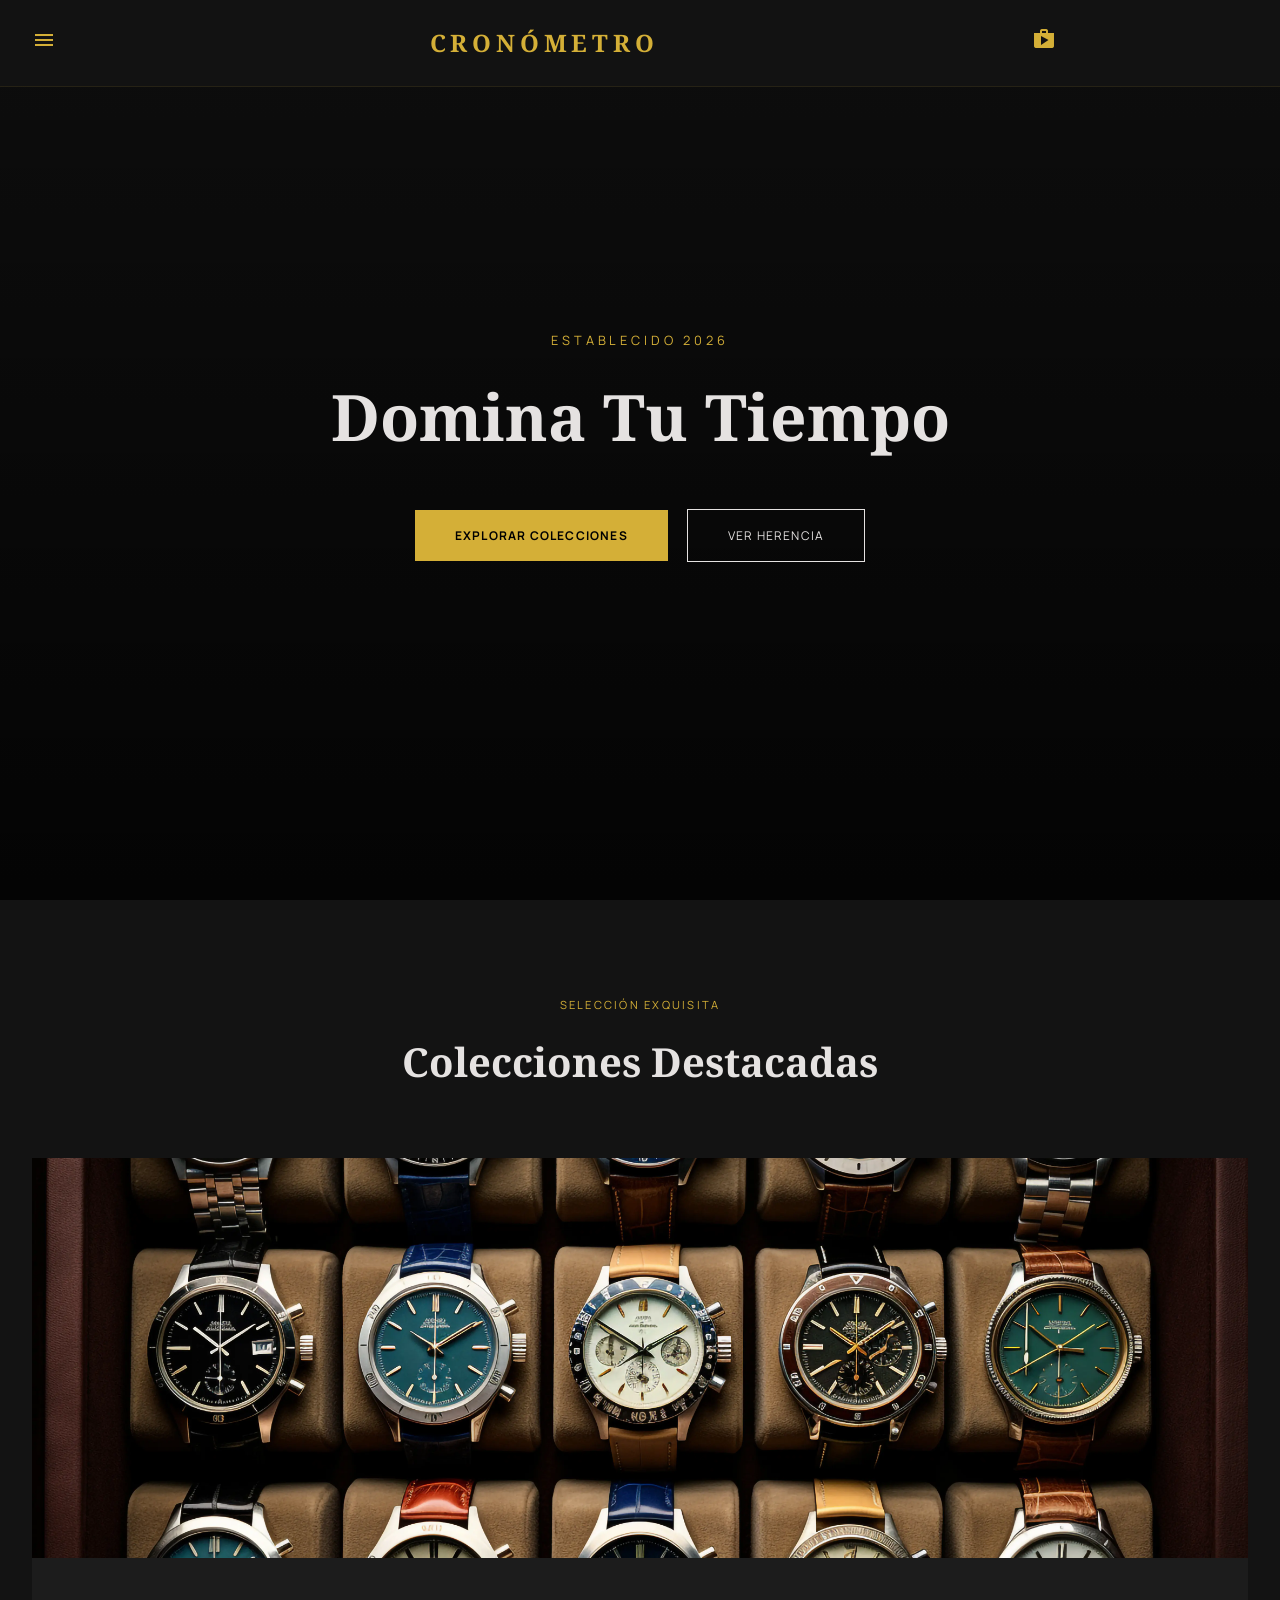
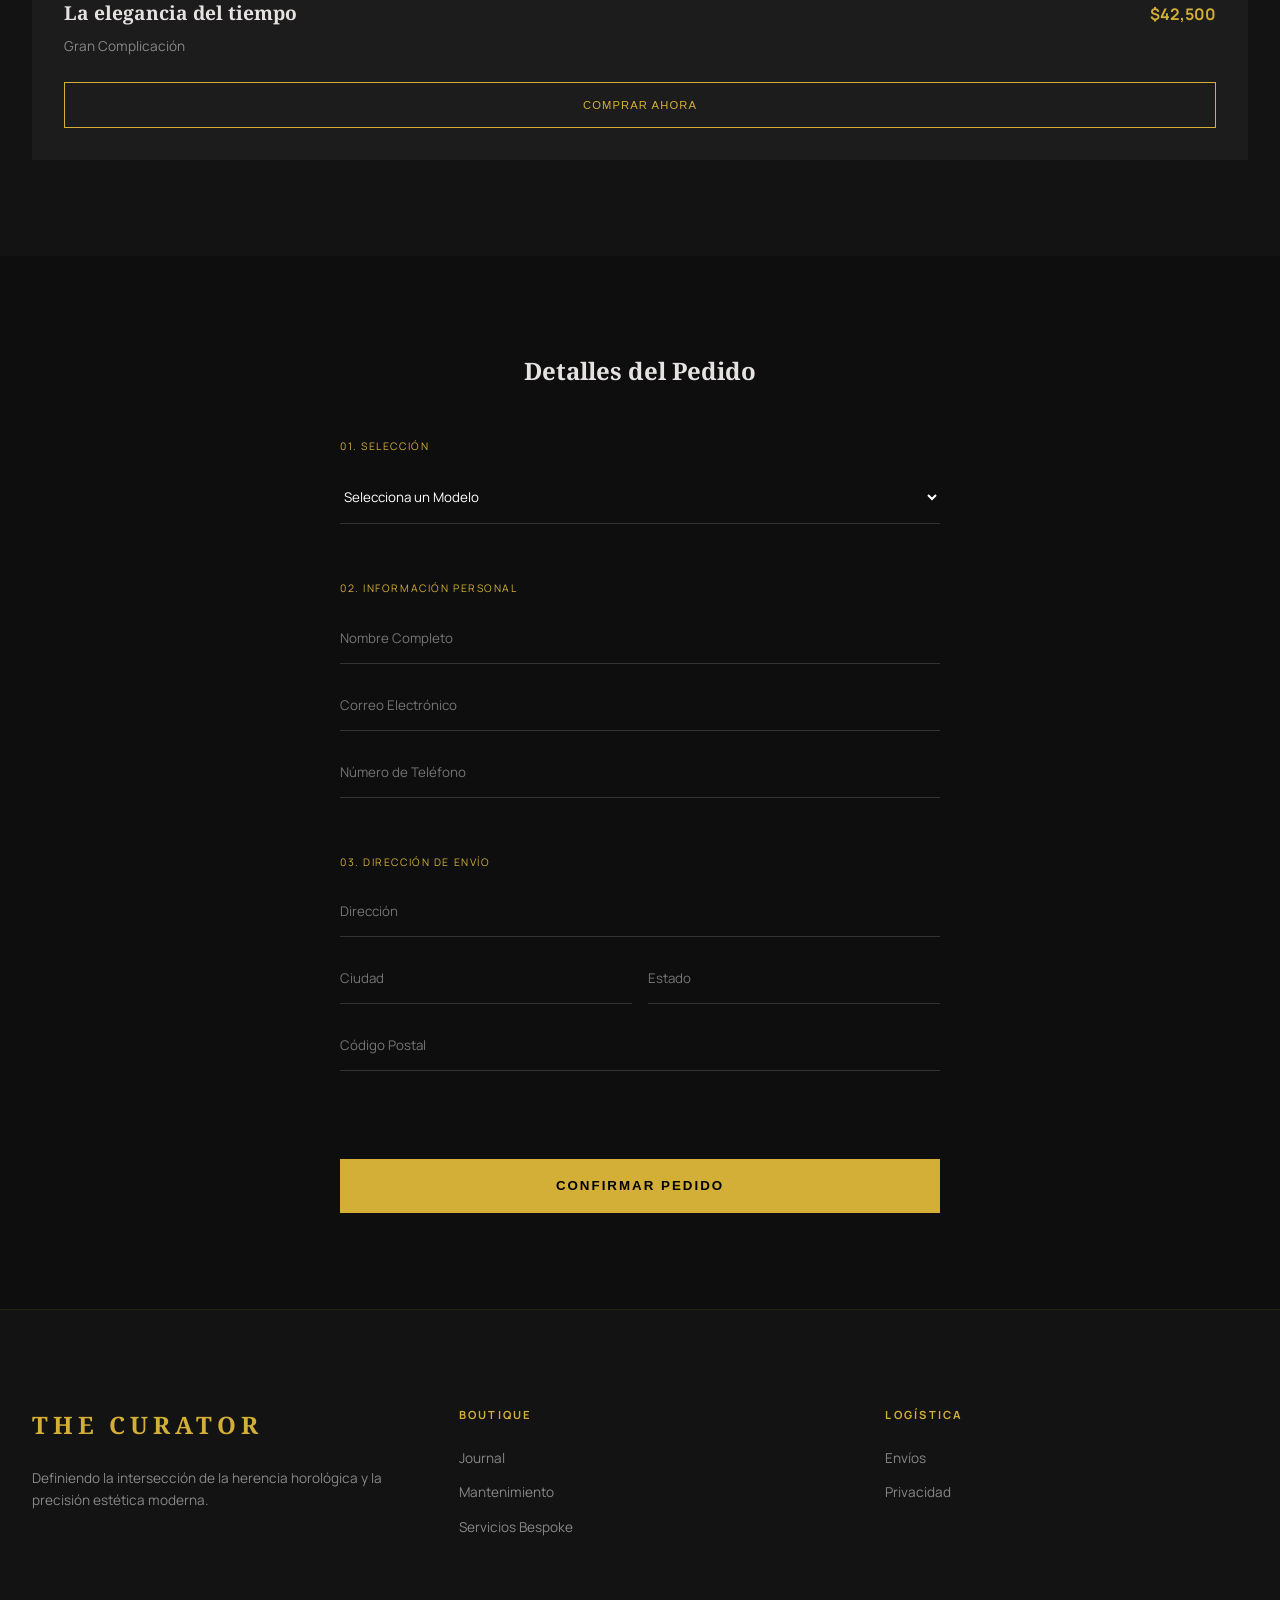
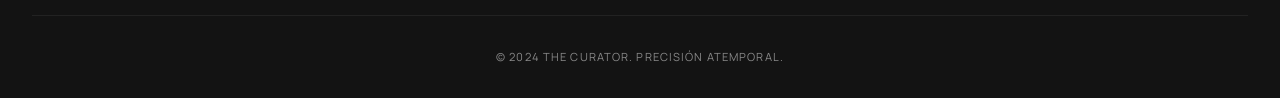
==== index.html @ 7fe998d8 "Cambio de titulos" ====
<!DOCTYPE html>
<html lang="es">
<head>
    <meta charset="UTF-8">
    <meta name="viewport" content="width=device-width, initial-scale=1.0">
    <title>CRONÓMETRO | Relojería de precisión</title>
    <!-- Enlace al archivo de estilos externo -->
    <link rel="stylesheet" href="estilos.css">
    <!-- Fuentes elegantes -->
    <link href="https://fonts.googleapis.com/css2?family=Noto+Serif:wght@400;700&family=Manrope:wght@300;500&display=swap" rel="stylesheet">
    <link href="https://fonts.googleapis.com/icon?family=Material+Icons" rel="stylesheet">
</head>
<body>

    <!-- Header / Barra de Navegación -->
    <header class="main-header">
        <div class="header-container">
            <button class="menu-toggle" aria-label="Abrir menú">
                <span class="material-icons">menu</span>
            </button>
            <div class="logo">CRONÓMETRO</div>
            <div class="header-actions">
                <span class="material-icons">shopping_bag</span>
            </div>
        </div>
    </header>

    <!-- Hero Section -->
    <section class="hero">
        <div class="hero-overlay"></div>
        <div class="hero-content">
            <p class="hero-subtitle">ESTABLECIDO 2026</p>
            <h1>Domina Tu Tiempo</h1>
            <div class="hero-buttons">
                <a href="#catalogo" class="btn btn-primary">Explorar Colecciones</a>
                <a href="#historia" class="btn btn-secondary">Ver Herencia</a>
            </div>
        </div>
    </section>

    <!-- Catálogo de Productos -->
    <main id="catalogo" class="catalog-section">
        <div class="section-header">
            <p class="label">Selección Exquisita</p>
            <h2>Colecciones Destacadas</h2>
        </div>

        <div class="product-grid">
            <!-- Producto 1 -->
            <article class="product-card">
                <div class="product-image">
                    <img src="imagenes/imagen1.webp" alt="The Celestial Perpetual">
                </div>
                <div class="product-info">
                    <div class="info-top">
                        <h3>La elegancia del tiempo</h3>
                        <span class="price">$42,500</span>
                    </div>
                    <p class="description">Gran Complicación</p>
                    <button class="btn-buy">Comprar Ahora</button>
                </div>
            </article>
            <!-- Añadir más productos aquí -->
        </div>
    </main>

    <!-- Formulario de Pedido -->
    <section id="pedido" class="order-section">
        <div class="order-container">
            <h2>Detalles del Pedido</h2>
            <form action="#" class="order-form">
                <div class="form-group">
                    <label>01. Selección</label>
                    <select required>
                        <option value="" disabled selected>Selecciona un Modelo</option>
                        <option value="celestial">The Celestial Perpetual</option>
                        <option value="oceanic">Oceanic Deep Sea</option>
                        <option value="heritage">Heritage 1924</option>
                    </select>
                </div>

                <div class="form-group">
                    <label>02. Información Personal</label>
                    <input type="text" placeholder="Nombre Completo" required>
                    <input type="email" placeholder="Correo Electrónico" required>
                    <input type="tel" placeholder="Número de Teléfono" required>
                </div>

                <div class="form-group">
                    <label>03. Dirección de Envío</label>
                    <input type="text" placeholder="Dirección" required>
                    <div class="row">
                        <input type="text" placeholder="Ciudad" required>
                        <input type="text" placeholder="Estado" required>
                    </div>
                    <input type="text" placeholder="Código Postal" required>
                </div>

                <button type="submit" class="btn-confirm">Confirmar Pedido</button>
            </form>
        </div>
    </section>

    <!-- Pie de Página -->
    <footer class="main-footer">
        <div class="footer-grid">
            <div class="footer-brand">
                <div class="logo">THE CURATOR</div>
                <p>Definiendo la intersección de la herencia horológica y la precisión estética moderna.</p>
            </div>
            <div class="footer-links">
                <h4>Boutique</h4>
                <ul>
                    <li><a href="#">Journal</a></li>
                    <li><a href="#">Mantenimiento</a></li>
                    <li><a href="#">Servicios Bespoke</a></li>
                </ul>
            </div>
            <div class="footer-links">
                <h4>Logística</h4>
                <ul>
                    <li><a href="#">Envíos</a></li>
                    <li><a href="#">Privacidad</a></li>
                </ul>
            </div>
        </div>
        <div class="footer-bottom">
            <p>&copy; 2024 THE CURATOR. PRECISIÓN ATEMPORAL.</p>
        </div>
    </footer>

</body>
</html>
---- estilos.css ----
/* --- Variables y Configuración Base --- */
:root {
    --primary: #D4AF37; /* Dorado */
    --bg-dark: #131313;
    --bg-deep: #0e0e0e;
    --text-light: #e5e2e1;
    --text-muted: #888;
    --font-serif: 'Noto Serif', serif;
    --font-sans: 'Manrope', sans-serif;
    --transition: all 0.4s cubic-bezier(0.4, 0, 0.2, 1);
}

* {
    margin: 0;
    padding: 0;
    box-sizing: border-box;
}

body {
    background-color: var(--bg-dark);
    color: var(--text-light);
    font-family: var(--font-sans);
    line-height: 1.6;
    overflow-x: hidden;
}

/* --- Header --- */
.main-header {
    position: fixed;
    top: 0;
    width: 100%;
    z-index: 1000;
    background: rgba(19, 19, 19, 0.9);
    backdrop-filter: blur(10px);
    border-bottom: 1px solid rgba(212, 175, 55, 0.1);
}

.header-container {
    max-width: 1400px;
    margin: 0 auto;
    padding: 1.5rem 2rem;
    display: flex;
    justify-content: space-between;
    align-items: center;
}

.logo {
    font-family: var(--font-serif);
    font-size: 1.5rem;
    letter-spacing: 0.2em;
    color: var(--primary);
    font-weight: 700;
}

.menu-toggle, .header-actions span {
    color: var(--primary);
    background: none;
    border: none;
    cursor: pointer;
    font-size: 1.5rem;
}

/* --- Hero Section --- */
.hero {
    height: 100vh;
    background: url('https://images.unsplash.com/photo-1547996160-81dfa63595aa?auto=format&fit=crop&q=80&w=2000') center/cover no-repeat;
    display: flex;
    align-items: center;
    justify-content: center;
    text-align: center;
    position: relative;
}

.hero-overlay {
    position: absolute;
    inset: 0;
    background: linear-gradient(to bottom, rgba(0,0,0,0.3), rgba(0,0,0,0.8));
}

.hero-content {
    position: relative;
    z-index: 1;
    max-width: 800px;
    padding: 0 1rem;
}

.hero-subtitle {
    letter-spacing: 0.3em;
    color: var(--primary);
    font-size: 0.8rem;
    margin-bottom: 1rem;
}

.hero h1 {
    font-family: var(--font-serif);
    font-size: 4rem;
    margin-bottom: 2rem;
}

.btn {
    padding: 1rem 2.5rem;
    text-decoration: none;
    text-transform: uppercase;
    letter-spacing: 0.1em;
    font-size: 0.75rem;
    transition: var(--transition);
    display: inline-block;
    margin: 0.5rem;
}

.btn-primary {
    background: var(--primary);
    color: #000;
    font-weight: 700;
}

.btn-secondary {
    border: 1px solid var(--text-light);
    color: var(--text-light);
}

/* --- Catalog Section --- */
.catalog-section {
    padding: 6rem 2rem;
    max-width: 1400px;
    margin: 0 auto;
}

.section-header {
    text-align: center;
    margin-bottom: 4rem;
}

.section-header .label {
    color: var(--primary);
    text-transform: uppercase;
    letter-spacing: 0.2em;
    font-size: 0.7rem;
    margin-bottom: 1rem;
}

.section-header h2 {
    font-family: var(--font-serif);
    font-size: 2.5rem;
}

.product-grid {
    display: grid;
    grid-template-columns: repeat(auto-fit, minmax(300px, 1fr));
    gap: 3rem;
}

.product-card {
    background: #1c1c1c;
    transition: var(--transition);
}

.product-card:hover {
    transform: translateY(-10px);
}

.product-image img {
    width: 100%;
    height: 400px;
    object-fit: cover;
}

.product-info {
    padding: 2rem;
}

.info-top {
    display: flex;
    justify-content: space-between;
    align-items: baseline;
    margin-bottom: 0.5rem;
}

.product-info h3 {
    font-family: var(--font-serif);
    font-size: 1.2rem;
}

.price {
    color: var(--primary);
    font-weight: 700;
}

.description {
    color: var(--text-muted);
    font-size: 0.85rem;
    margin-bottom: 1.5rem;
}

.btn-buy {
    width: 100%;
    background: none;
    border: 1px solid var(--primary);
    color: var(--primary);
    padding: 1rem;
    cursor: pointer;
    text-transform: uppercase;
    font-size: 0.7rem;
    letter-spacing: 0.1em;
    transition: var(--transition);
}

.btn-buy:hover {
    background: var(--primary);
    color: #000;
}

/* --- Order Form --- */
.order-section {
    padding: 6rem 2rem;
    background: var(--bg-deep);
}

.order-container {
    max-width: 600px;
    margin: 0 auto;
}

.order-container h2 {
    font-family: var(--font-serif);
    text-align: center;
    margin-bottom: 3rem;
}

.form-group {
    margin-bottom: 2.5rem;
}

.form-group label {
    display: block;
    color: var(--primary);
    text-transform: uppercase;
    font-size: 0.65rem;
    letter-spacing: 0.15em;
    margin-bottom: 1rem;
}

.order-form input, .order-form select {
    width: 100%;
    background: transparent;
    border: none;
    border-bottom: 1px solid #333;
    padding: 1rem 0;
    color: #fff;
    font-family: var(--font-sans);
    margin-bottom: 1rem;
    outline: none;
}

.order-form input:focus {
    border-bottom-color: var(--primary);
}

.row {
    display: flex;
    gap: 1rem;
}

.btn-confirm {
    width: 100%;
    background: var(--primary);
    border: none;
    padding: 1.2rem;
    font-weight: 700;
    text-transform: uppercase;
    letter-spacing: 0.15em;
    cursor: pointer;
    margin-top: 2rem;
}

/* --- Footer --- */
.main-footer {
    padding: 6rem 2rem 2rem;
    border-top: 1px solid rgba(212, 175, 55, 0.1);
}

.footer-grid {
    max-width: 1400px;
    margin: 0 auto;
    display: grid;
    grid-template-columns: repeat(auto-fit, minmax(200px, 1fr));
    gap: 4rem;
    margin-bottom: 4rem;
}

.footer-brand p {
    margin-top: 1.5rem;
    color: var(--text-muted);
    font-size: 0.85rem;
}

.footer-links h4 {
    text-transform: uppercase;
    font-size: 0.7rem;
    letter-spacing: 0.2em;
    color: var(--primary);
    margin-bottom: 1.5rem;
}

.footer-links ul {
    list-style: none;
}

.footer-links a {
    text-decoration: none;
    color: var(--text-muted);
    font-size: 0.85rem;
    display: block;
    margin-bottom: 0.8rem;
    transition: var(--transition);
}

.footer-links a:hover {
    color: var(--primary);
}

.footer-bottom {
    text-align: center;
    border-top: 1px solid #222;
    padding-top: 2rem;
    color: var(--text-muted);
    font-size: 0.7rem;
    letter-spacing: 0.1em;
}

/* --- Responsividad --- */
@media (max-width: 768px) {
    .hero h1 { font-size: 2.5rem; }
    .product-grid { grid-template-columns: 1fr; }
    .row { flex-direction: column; gap: 0; }
}
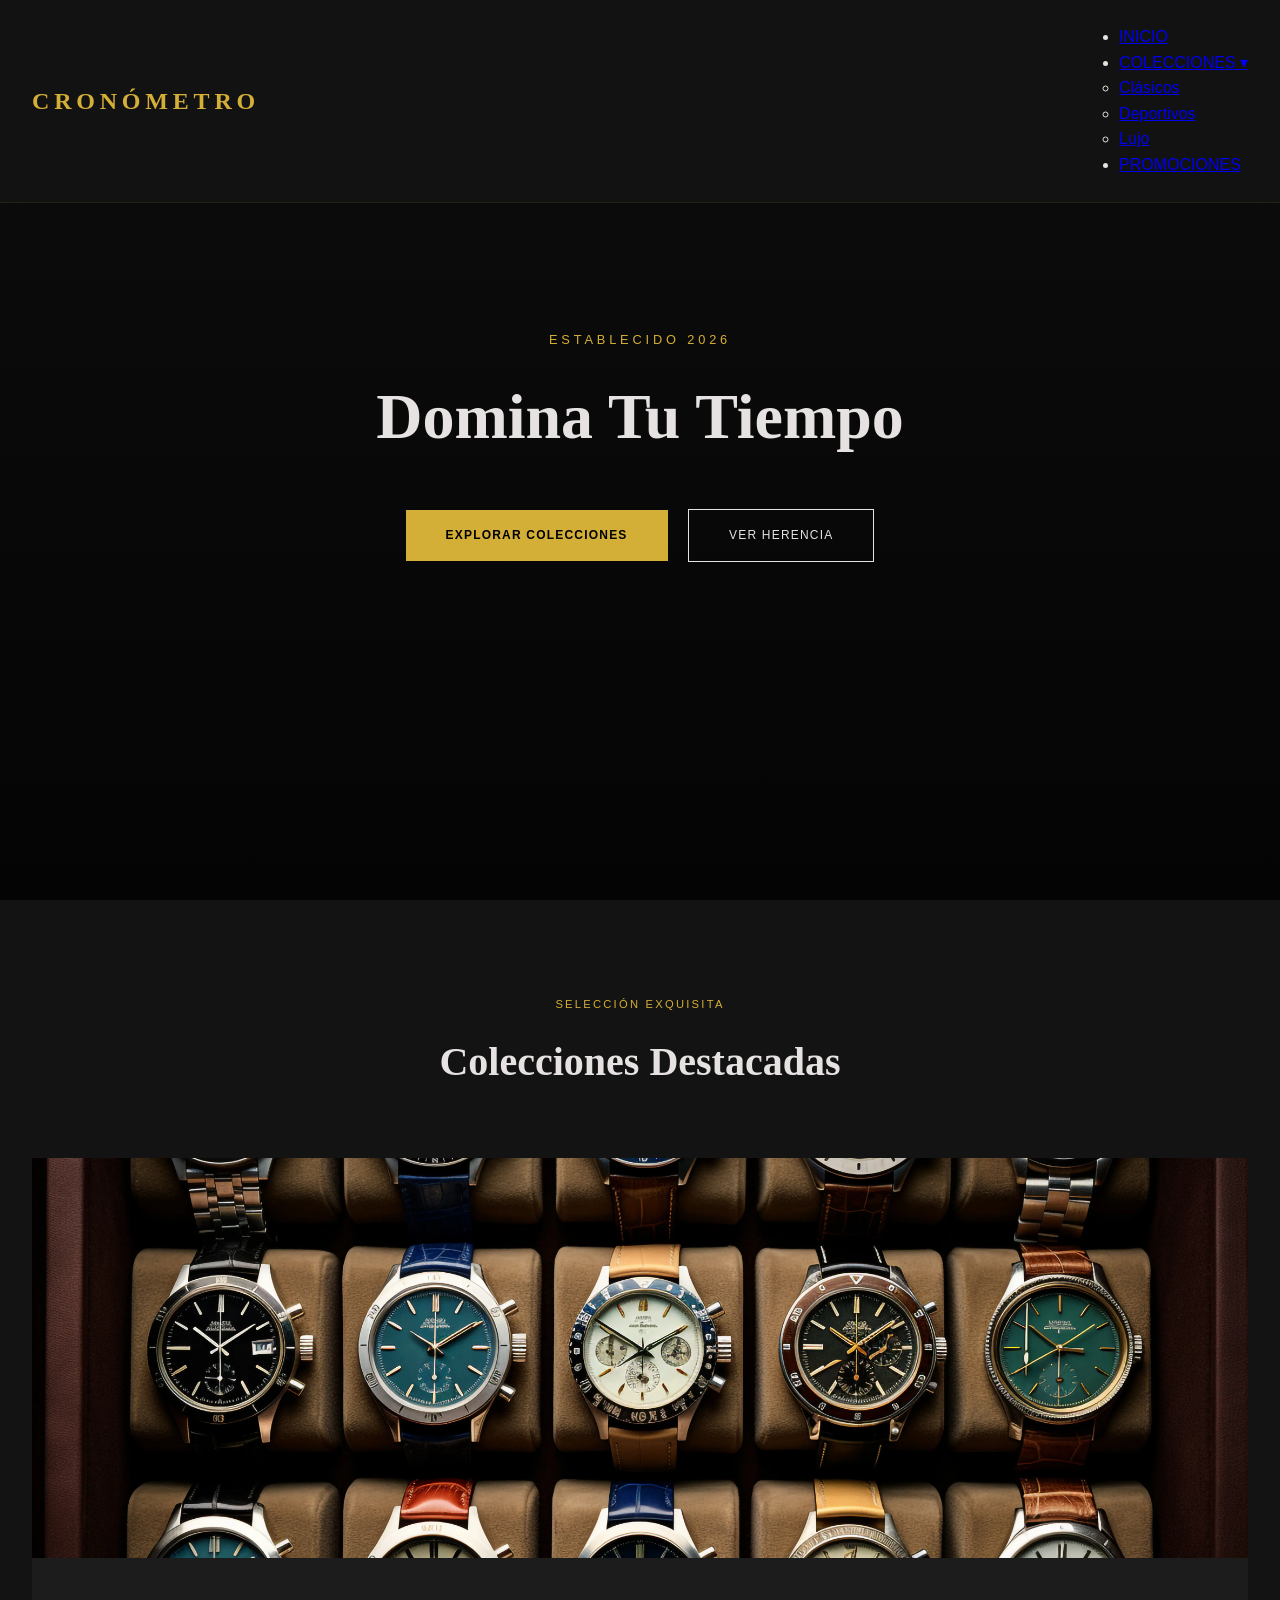
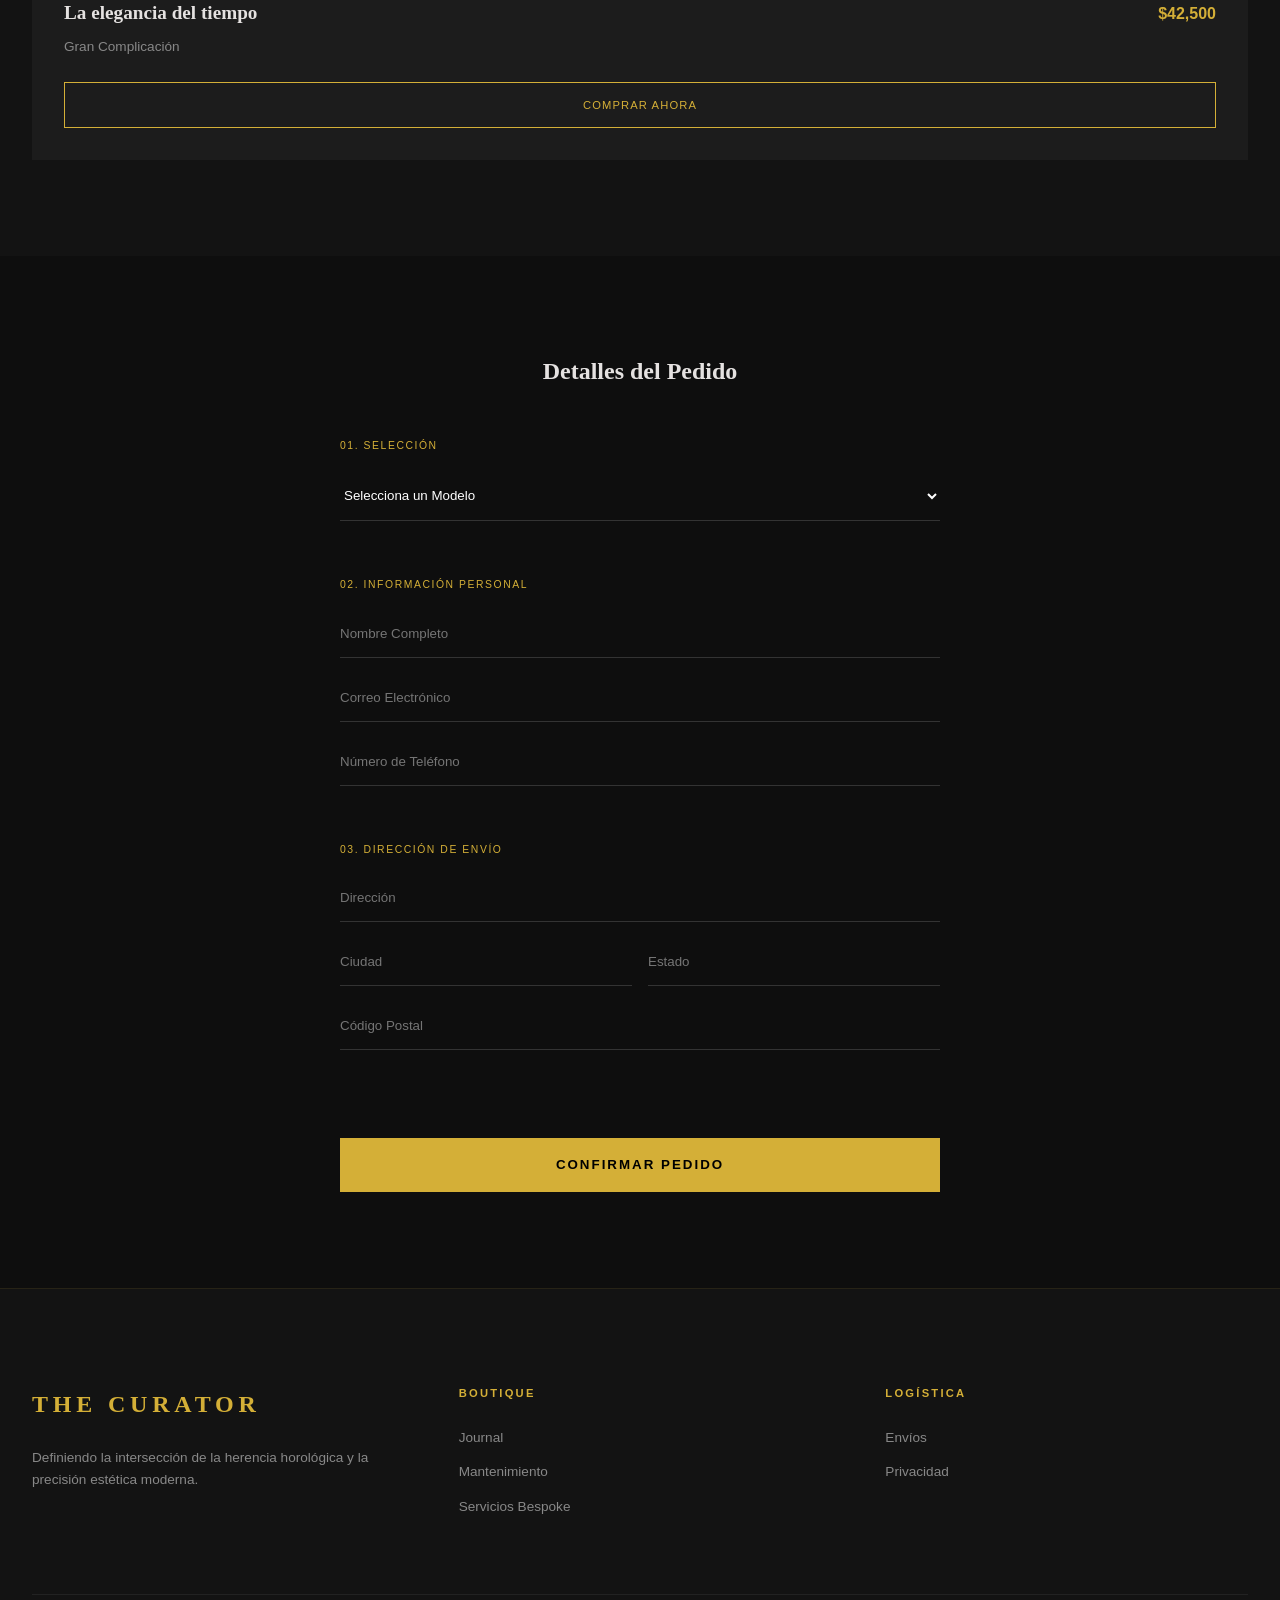
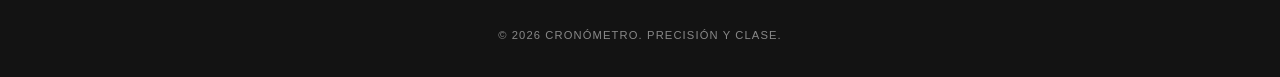
==== commit c488da9c: "Estilos finales del header: menú dorado y dropdown" ====
--- a/index.html
+++ b/index.html
@@ -6,24 +6,32 @@
     <title>CRONÓMETRO | Relojería de precisión</title>
     <!-- Enlace al archivo de estilos externo -->
     <link rel="stylesheet" href="estilos.css">
-    <!-- Fuentes elegantes -->
-    <link href="https://fonts.googleapis.com/css2?family=Noto+Serif:wght@400;700&family=Manrope:wght@300;500&display=swap" rel="stylesheet">
-    <link href="https://fonts.googleapis.com/icon?family=Material+Icons" rel="stylesheet">
 </head>
 <body>
-
-    <!-- Header / Barra de Navegación -->
+    
     <header class="main-header">
         <div class="header-container">
-            <button class="menu-toggle" aria-label="Abrir menú">
-                <span class="material-icons">menu</span>
-            </button>
+            <!-- Logo a la izquierda -->
             <div class="logo">CRONÓMETRO</div>
-            <div class="header-actions">
-                <span class="material-icons">shopping_bag</span>
-            </div>
+
+            <!-- Menú centrado o a la derecha -->
+            <nav class="nav-menu">
+                <ul class="nav-links">
+                    <li><a href="#">INICIO</a></li>
+                    <li class="dropdown">
+                        <a href="#catalogo" class="dropbtn">COLECCIONES ▾</a>
+                        <ul class="dropdown-content">
+                            <li><a href="#catalogo">Clásicos</a></li>
+                            <li><a href="#catalogo">Deportivos</a></li>
+                            <li><a href="#catalogo">Lujo</a></li>
+                        </ul>
+                   </li>
+                   <li><a href="#">PROMOCIONES</a></li>
+                </ul>
+            </nav>
         </div>
     </header>
+
 
     <!-- Hero Section -->
     <section class="hero">
@@ -125,7 +133,7 @@
             </div>
         </div>
         <div class="footer-bottom">
-            <p>&copy; 2024 THE CURATOR. PRECISIÓN ATEMPORAL.</p>
+            <p>&copy; 2026 CRONÓMETRO. PRECISIÓN Y CLASE.</p>
         </div>
     </footer>
 
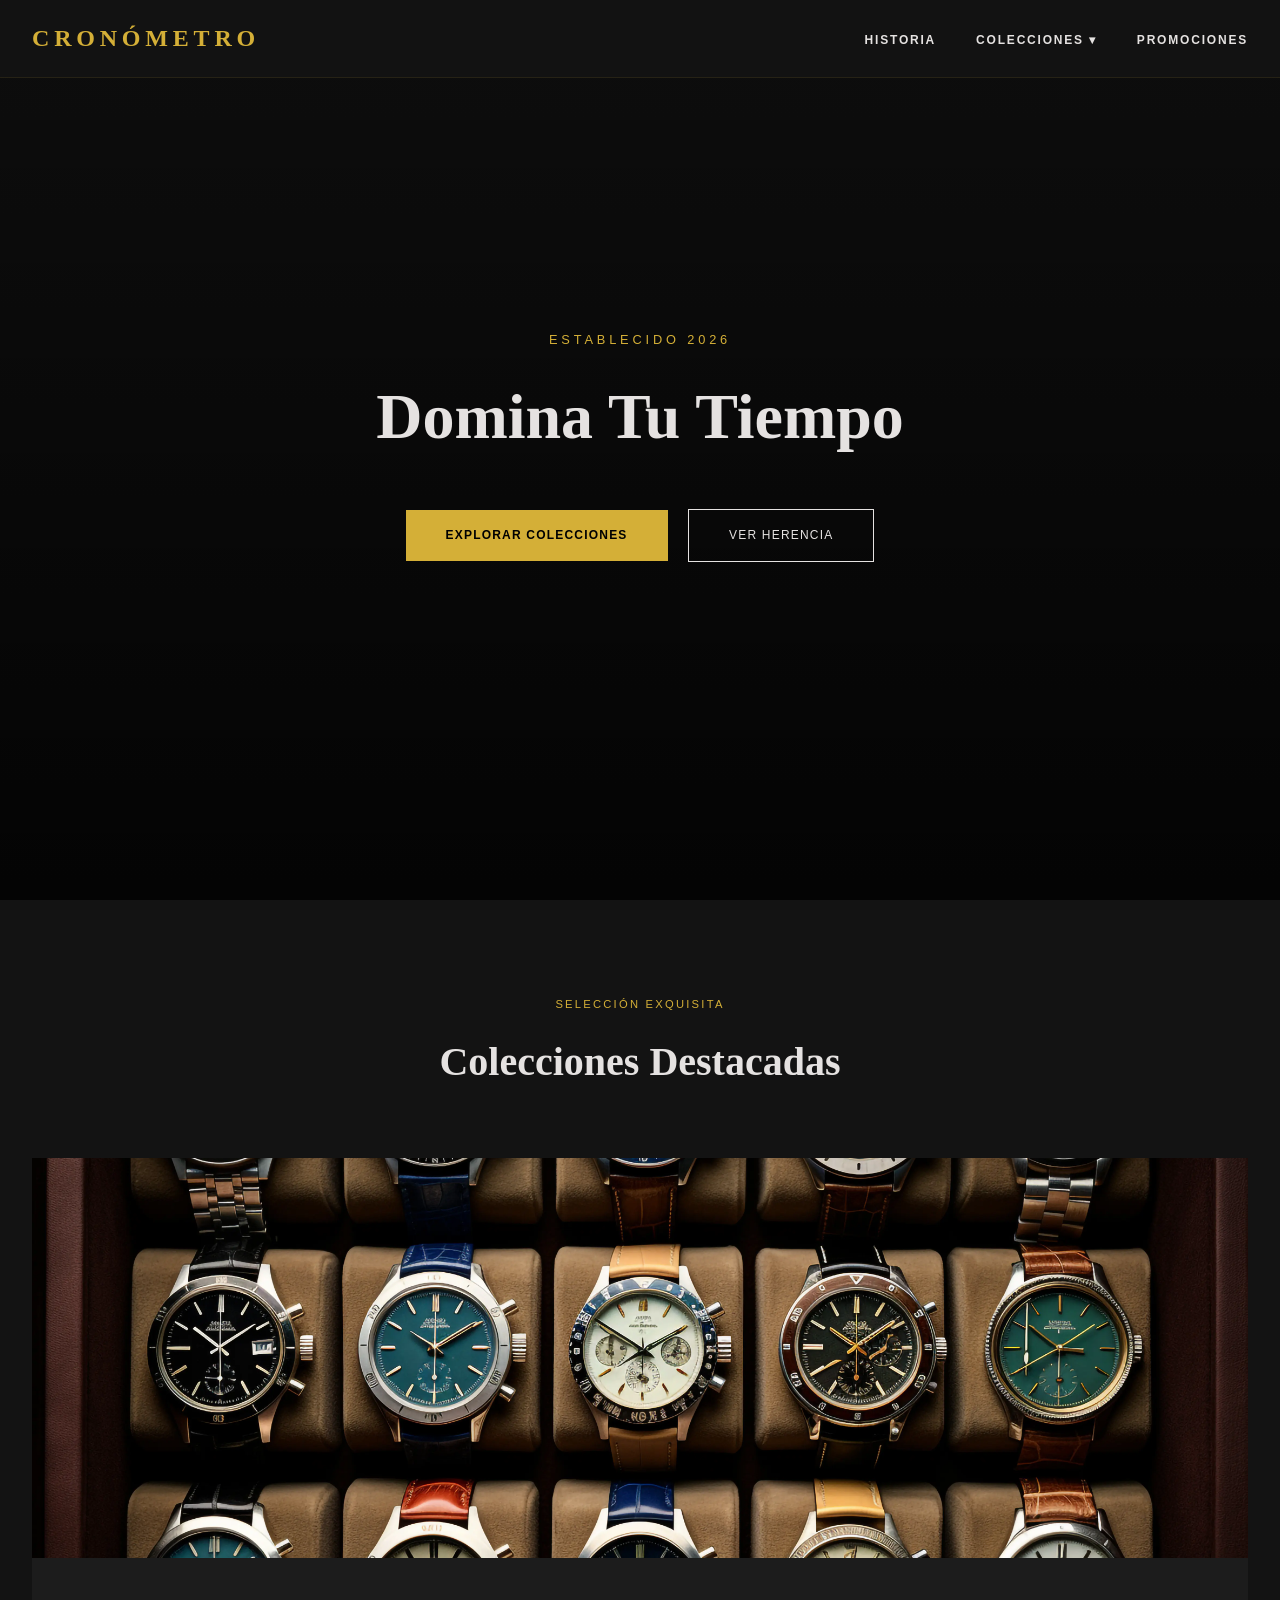
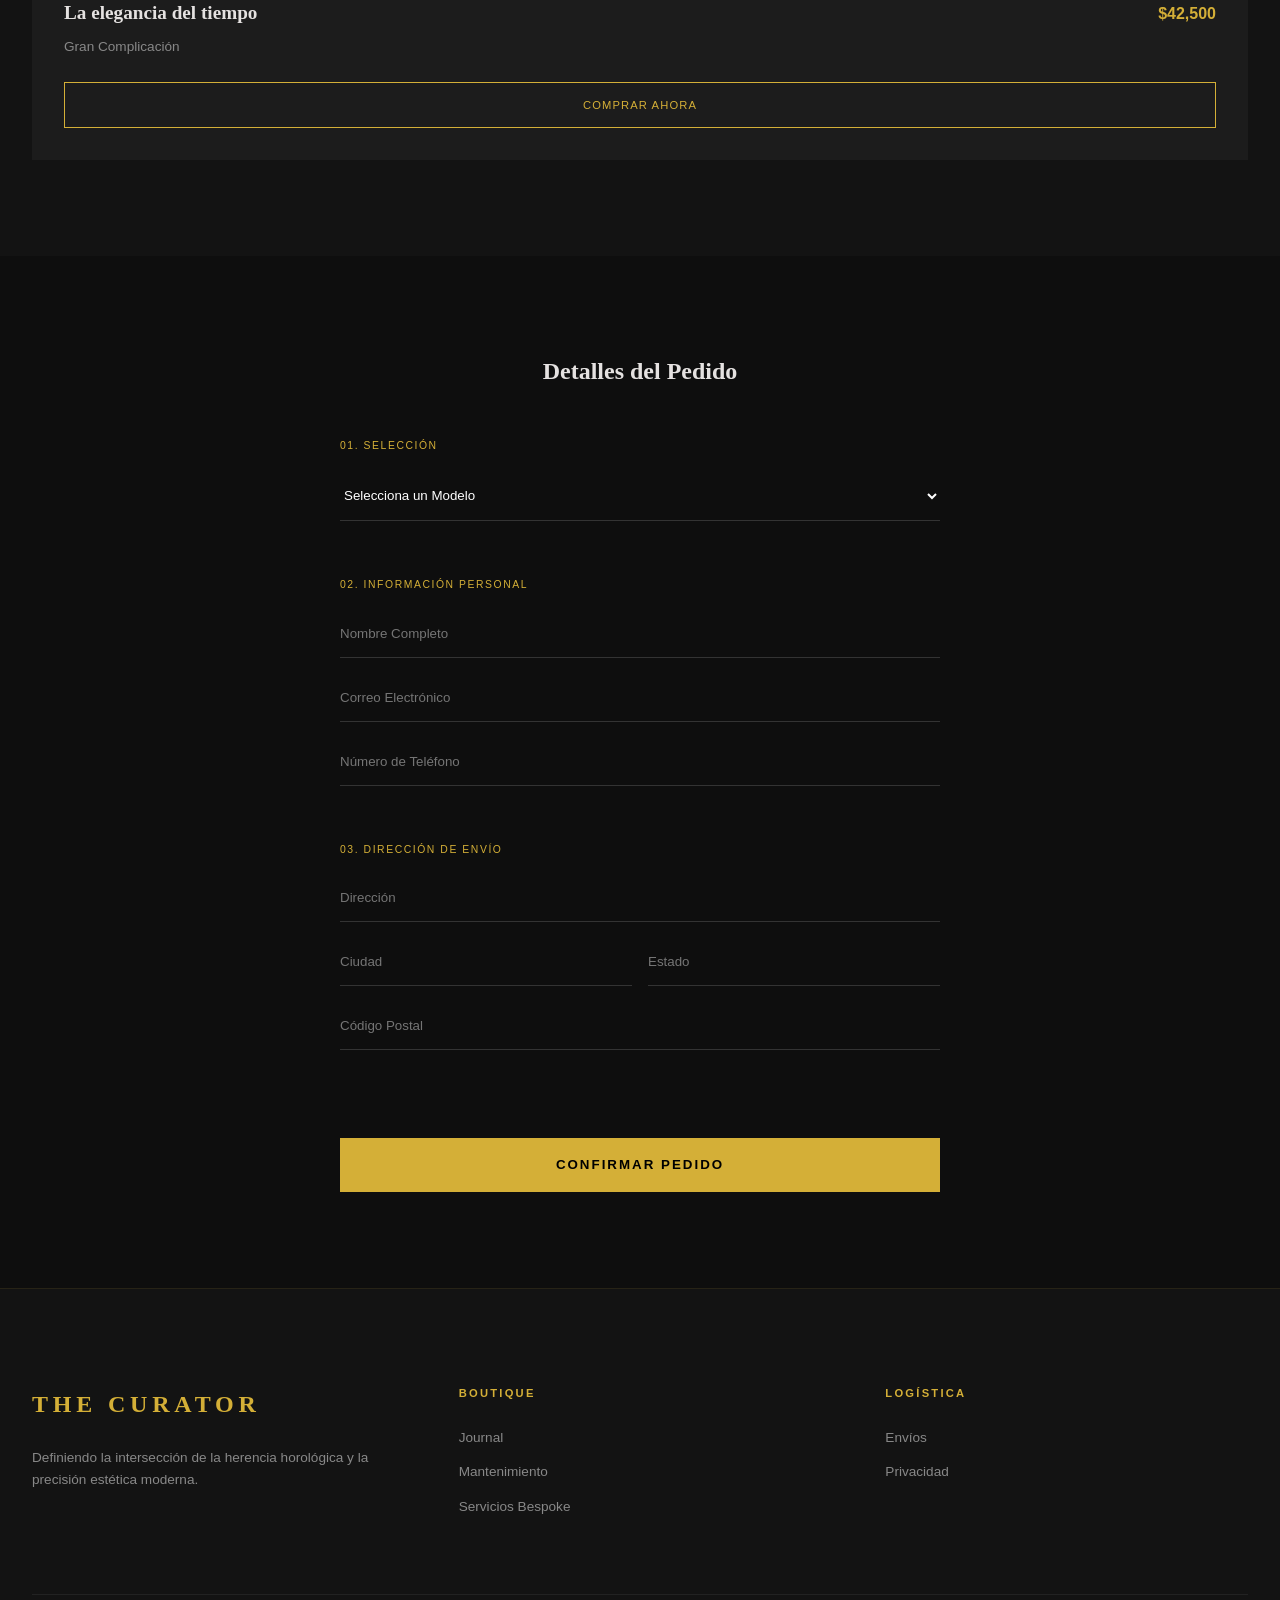
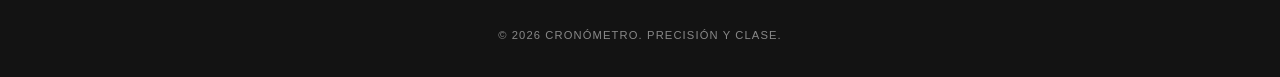
==== commit 4534ccc1: "Agregada pagina de clasicos y estilos de productos" ====
--- a/index.html
+++ b/index.html
@@ -17,11 +17,11 @@
             <!-- Menú centrado o a la derecha -->
             <nav class="nav-menu">
                 <ul class="nav-links">
-                    <li><a href="#">INICIO</a></li>
+                    <li><a href="index.html">HISTORIA</a></li>
                     <li class="dropdown">
-                        <a href="#catalogo" class="dropbtn">COLECCIONES ▾</a>
+                        <a class="dropbtn">COLECCIONES ▾</a>
                         <ul class="dropdown-content">
-                            <li><a href="#catalogo">Clásicos</a></li>
+                            <li><a href="clasicos.html">Clásicos</a></li>
                             <li><a href="#catalogo">Deportivos</a></li>
                             <li><a href="#catalogo">Lujo</a></li>
                         </ul>
--- a/estilos.css
+++ b/estilos.css
@@ -38,9 +38,9 @@
 .header-container {
     max-width: 1400px;
     margin: 0 auto;
-    padding: 1.5rem 2rem;
+    padding: 1.2rem 2rem; /* Un poco más compacto */
     display: flex;
-    justify-content: space-between;
+    justify-content: space-between; 
     align-items: center;
 }
 
@@ -50,20 +50,74 @@
     letter-spacing: 0.2em;
     color: var(--primary);
     font-weight: 700;
-}
-
-.menu-toggle, .header-actions span {
-    color: var(--primary);
-    background: none;
-    border: none;
-    cursor: pointer;
-    font-size: 1.5rem;
+    text-transform: uppercase;
+}
+
+/* --- Estilos del Menú (Navegación) --- */
+.nav-links {
+    display: flex;
+    list-style: none;
+    gap: 2.5rem;
+}
+
+.nav-links a {
+    text-decoration: none;
+    color: var(--text-light);
+    font-size: 0.75rem;
+    font-weight: 600;
+    letter-spacing: 0.15em;
+    text-transform: uppercase;
+    transition: var(--transition);
+}
+
+.nav-links a:hover {
+    color: var(--primary);
+}
+
+/* --- Lógica del Dropdown (Desplegable) --- */
+.dropdown {
+    position: relative;
+}
+
+.dropdown-content {
+    display: none;
+    position: absolute;
+    top: 100%;
+    left: 0;
+    background: #1a1a1a;
+    border: 1px solid rgba(212, 175, 55, 0.2);
+    min-width: 160px;
+    padding: 1rem 0;
+    list-style: none;
+    box-shadow: 0 10px 30px rgba(0,0,0,0.5);
+    margin-top: 0.5rem;
+}
+
+.dropdown-content li a {
+    padding: 0.6rem 1.5rem;
+    display: block;
+    color: var(--text-muted);
+}
+
+.dropdown-content li a:hover {
+    color: var(--primary);
+    background: rgba(212, 175, 55, 0.05);
+}
+
+/* Mostrar al pasar el mouse */
+.dropdown:hover .dropdown-content {
+    display: block;
+}
+
+/* Ocultar elementos viejos */
+.menu-toggle, .header-actions {
+    display: none;
 }
 
 /* --- Hero Section --- */
 .hero {
     height: 100vh;
-    background: url('https://images.unsplash.com/photo-1547996160-81dfa63595aa?auto=format&fit=crop&q=80&w=2000') center/cover no-repeat;
+    background: center/cover no-repeat;
     display: flex;
     align-items: center;
     justify-content: center;
@@ -335,3 +389,57 @@
     .row { flex-direction: column; gap: 0; }
 }
 
+/* Estilos para la cuadrícula de productos */
+.contenedor-productos {
+    display: grid;
+    grid-template-columns: repeat(auto-fit, minmax(250px, 1fr));
+    gap: 20px;
+    padding: 40px;
+    max-width: 1200px;
+    margin: 0 auto;
+}
+
+.tarjeta-reloj {
+    border: 1px solid #D4AF37;
+    border-radius: 8px;
+    padding: 15px;
+    text-align: center;
+    transition: transform 0.3s;
+}
+
+.tarjeta-reloj:hover {
+    transform: translateY(-5px);
+    box-shadow: 0 5px 15px rgba(0,0,0,0.1);
+}
+
+.tarjeta-reloj img {
+    max-width: 100%;
+    height: auto;
+    border-radius: 4px;
+}
+
+/* Botones */
+.btn-volver {
+    display: inline-block;
+    margin: 20px;
+    text-decoration: none;
+    color: #333;
+    font-weight: bold;
+}
+
+.btn-comprar {
+    background-color: #28a745;
+    color: white;
+    border: none;
+    padding: 10px 20px;
+    border-radius: 5px;
+    cursor: pointer;
+    font-size: 1rem;
+}
+
+.btn-comprar:hover {
+    background-color: #218838;
+}
+
+
+
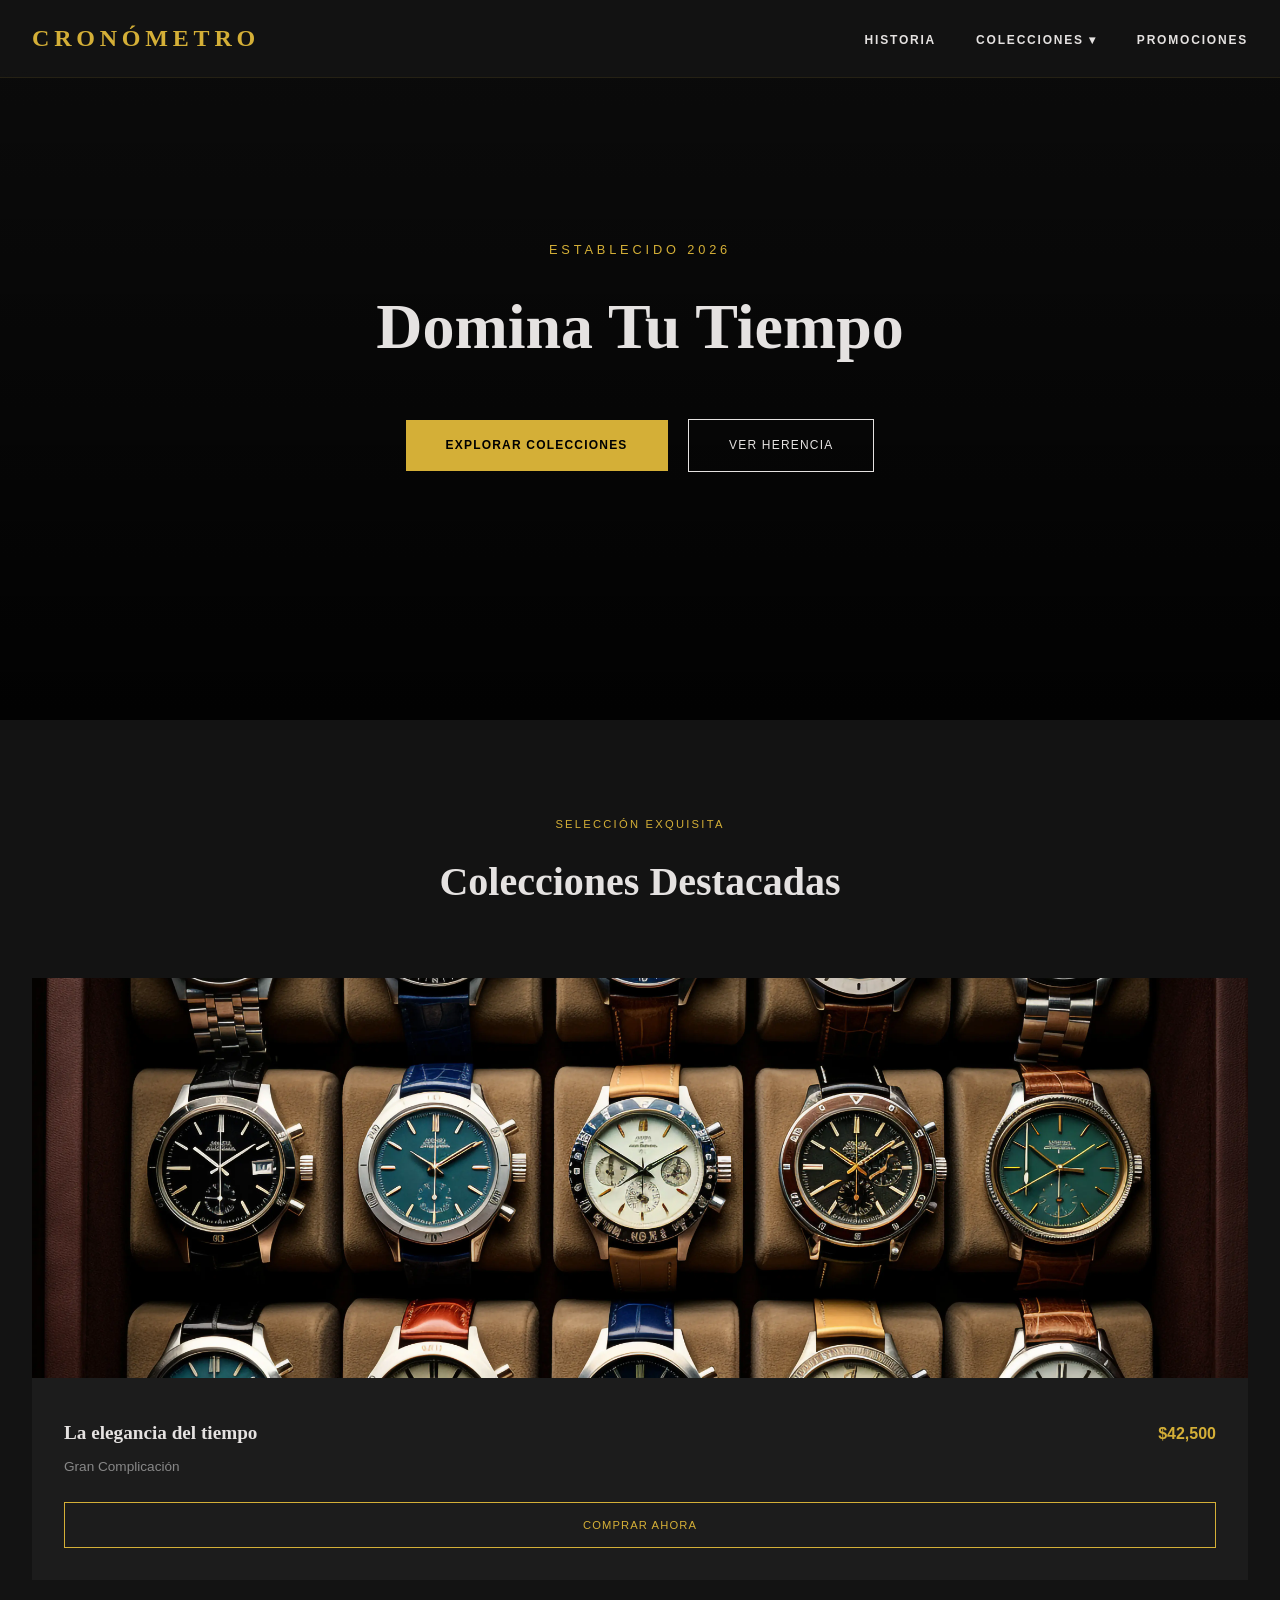
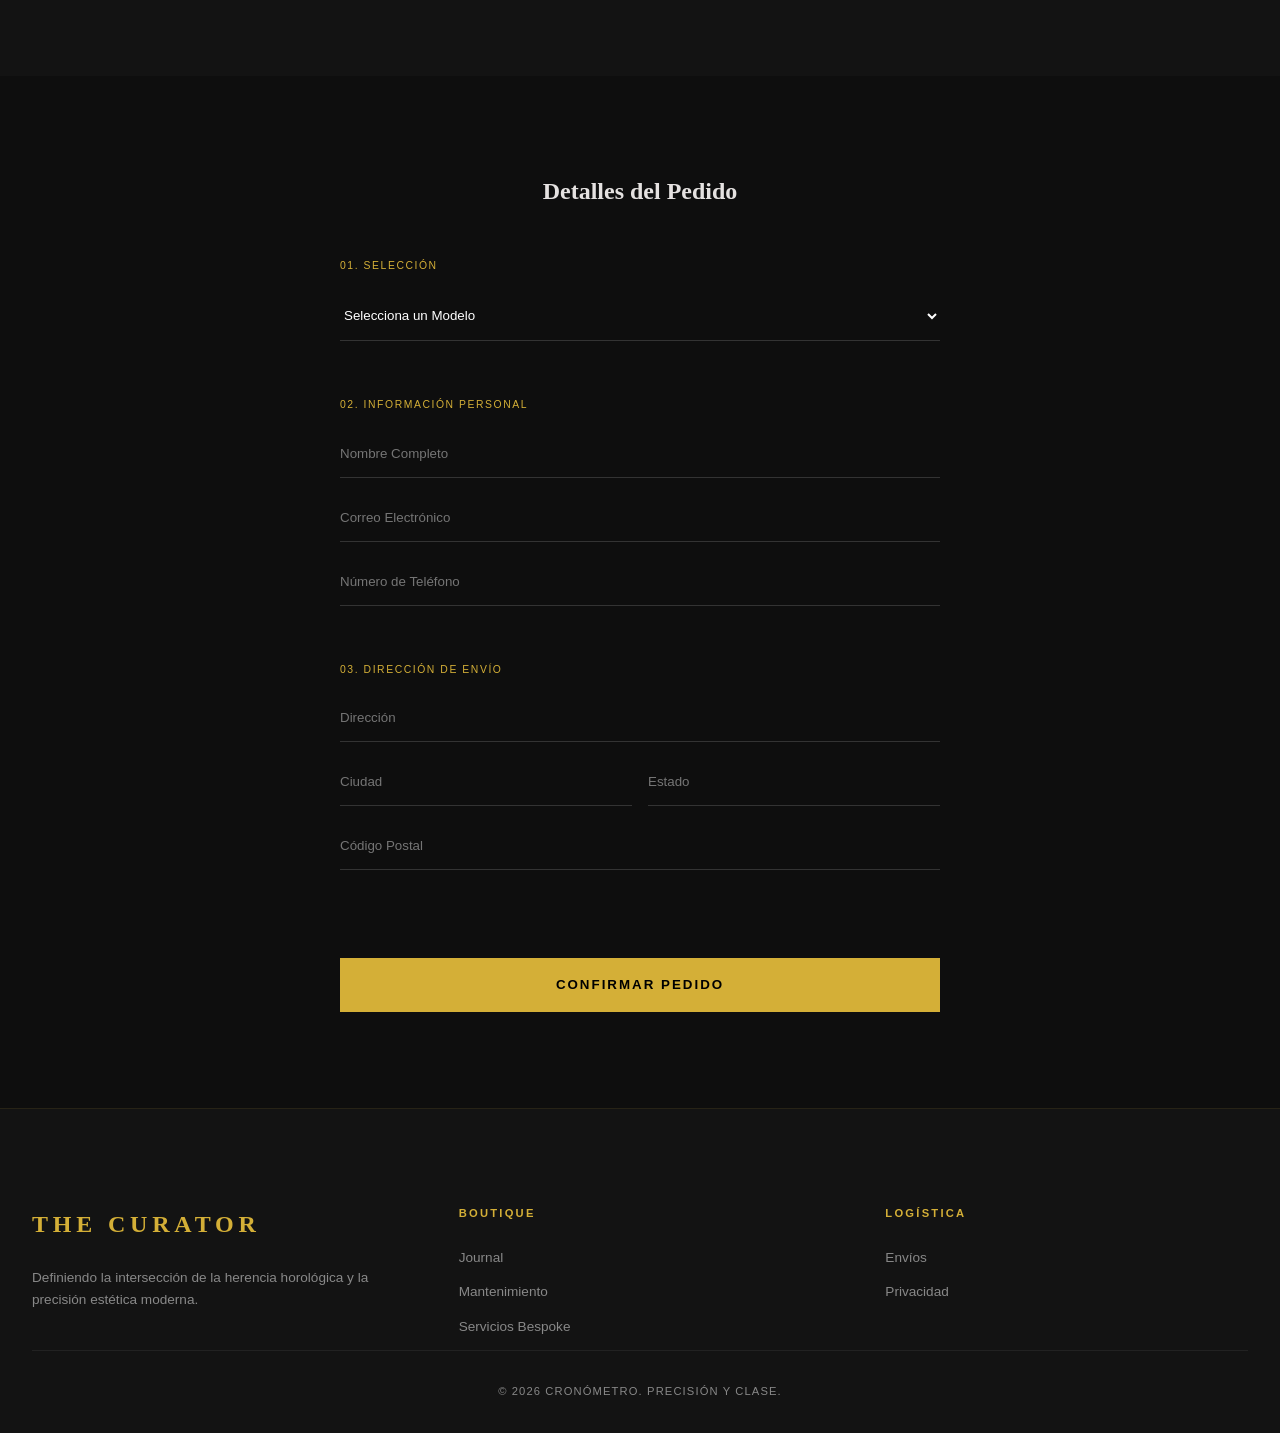
==== commit 7d50dd89: "Actualizados estilos CSS y contenido de index e historia" ====
--- a/index.html
+++ b/index.html
@@ -17,13 +17,13 @@
             <!-- Menú centrado o a la derecha -->
             <nav class="nav-menu">
                 <ul class="nav-links">
-                    <li><a href="index.html">HISTORIA</a></li>
+                    <li><a href="historia.html">HISTORIA</a></li>
                     <li class="dropdown">
                         <a class="dropbtn">COLECCIONES ▾</a>
                         <ul class="dropdown-content">
                             <li><a href="clasicos.html">Clásicos</a></li>
-                            <li><a href="#catalogo">Deportivos</a></li>
-                            <li><a href="#catalogo">Lujo</a></li>
+                            <li><a href="deportivos.html">Deportivos</a></li>
+                            <li><a href="lujo.html">Lujo</a></li>
                         </ul>
                    </li>
                    <li><a href="#">PROMOCIONES</a></li>
--- a/estilos.css
+++ b/estilos.css
@@ -441,5 +441,300 @@
     background-color: #218838;
 }
 
-
-
+:root {
+    --primary: #D4AF37; /* Dorado */
+    --bg-dark: #131313;
+    --bg-deep: #0e0e0e;
+    --text-light: #e5e2e1;
+    --text-muted: #888;
+    --font-serif: 'Noto Serif', serif;
+    --font-sans: 'Manrope', sans-serif;
+    --transition: all 0.4s cubic-bezier(0.4, 0, 0.2, 1);
+}
+
+* {
+    margin: 0;
+    padding: 0;
+    box-sizing: border-box;
+}
+
+body {
+    background-color: var(--bg-dark);
+    color: var(--text-light);
+    font-family: var(--font-sans);
+    line-height: 1.6;
+    overflow-x: hidden;
+}
+
+/* --- Header --- */
+.main-header {
+    position: fixed;
+    top: 0;
+    width: 100%;
+    z-index: 1000;
+    background: rgba(19, 19, 19, 0.9);
+    backdrop-filter: blur(10px);
+    border-bottom: 1px solid rgba(212, 175, 55, 0.1);
+}
+
+.header-container {
+    max-width: 1400px;
+    margin: 0 auto;
+    padding: 1.2rem 2rem;
+    display: flex;
+    justify-content: space-between; 
+    align-items: center;
+}
+
+.logo {
+    font-family: var(--font-serif);
+    font-size: 1.5rem;
+    letter-spacing: 0.2em;
+    color: var(--primary);
+    font-weight: 700;
+    text-transform: uppercase;
+}
+
+/* --- Navegación --- */
+.nav-menu {
+    display: flex;
+}
+
+.nav-links {
+    display: flex;
+    list-style: none;
+    gap: 2.5rem;
+    align-items: center;
+}
+
+.nav-links a {
+    text-decoration: none;
+    color: var(--text-light);
+    font-size: 0.75rem;
+    font-weight: 600;
+    letter-spacing: 0.15em;
+    text-transform: uppercase;
+    transition: var(--transition);
+}
+
+.nav-links a:hover {
+    color: var(--primary);
+}
+
+/* --- Dropdown Logic --- */
+.dropdown {
+    position: relative;
+}
+
+.dropdown-content {
+    display: none;
+    position: absolute;
+    top: 100%;
+    left: 0;
+    background: #1a1a1a;
+    border: 1px solid rgba(212, 175, 55, 0.2);
+    min-width: 160px;
+    padding: 1rem 0;
+    list-style: none;
+    box-shadow: 0 10px 30px rgba(0,0,0,0.5);
+    margin-top: 0.5rem;
+}
+
+.dropdown-content li a {
+    padding: 0.6rem 1.5rem;
+    display: block;
+    color: var(--text-muted);
+}
+
+.dropdown-content li a:hover {
+    color: var(--primary);
+    background: rgba(212, 175, 55, 0.05);
+}
+
+.dropdown:hover .dropdown-content {
+    display: block;
+    animation: fadeIn 0.3s ease;
+}
+
+@keyframes fadeIn {
+    from { opacity: 0; transform: translateY(10px); }
+    to { opacity: 1; transform: translateY(0); }
+}
+
+.header-actions {
+    color: var(--primary);
+    cursor: pointer;
+}
+
+/* --- Hero Global --- */
+.hero, .history-hero {
+    height: 80vh;
+    background: url('https://images.unsplash.com/photo-1547996160-81dfa63595aa?auto=format&fit=crop&q=80&w=2000') center/cover no-repeat;
+    display: flex;
+    align-items: center;
+    justify-content: center;
+    text-align: center;
+    position: relative;
+}
+
+.history-hero {
+    height: 60vh;
+    background-image: url('https://images.unsplash.com/photo-1509048191080-d2984bad6ae5?auto=format&fit=crop&q=80&w=2000');
+}
+
+.hero-overlay {
+    position: absolute;
+    inset: 0;
+    background: linear-gradient(to bottom, rgba(0,0,0,0.4), rgba(0,0,0,0.9));
+}
+
+.hero-content {
+    position: relative;
+    z-index: 1;
+    max-width: 800px;
+    padding: 0 1rem;
+}
+
+.hero h1, .history-hero h1 {
+    font-family: var(--font-serif);
+    font-size: 4rem;
+    margin-bottom: 2rem;
+}
+
+.label {
+    color: var(--primary);
+    text-transform: uppercase;
+    letter-spacing: 0.2em;
+    font-size: 0.7rem;
+    margin-bottom: 1rem;
+}
+
+/* --- History Section --- */
+.history-content {
+    padding: 8rem 2rem;
+    background: var(--bg-dark);
+}
+
+.container {
+    max-width: 1200px;
+    margin: 0 auto;
+}
+
+.history-grid {
+    display: grid;
+    grid-template-columns: 1.5fr 1fr;
+    gap: 5rem;
+    align-items: start;
+}
+
+.history-text h2 {
+    font-family: var(--font-serif);
+    font-size: 2.5rem;
+    margin-bottom: 2rem;
+    color: var(--primary);
+}
+
+.history-text h3 {
+    font-family: var(--font-serif);
+    font-size: 1.5rem;
+    margin: 2.5rem 0 1rem;
+    border-left: 2px solid var(--primary);
+    padding-left: 1rem;
+}
+
+.history-text p {
+    color: var(--text-light);
+    margin-bottom: 1.5rem;
+    font-size: 1.1rem;
+    opacity: 0.9;
+}
+
+.history-image-side img {
+    width: 100%;
+    border-radius: 2px;
+    margin-bottom: 2rem;
+    filter: grayscale(0.2) sepia(0.2);
+}
+
+.quote-box {
+    padding: 2rem;
+    background: var(--bg-deep);
+    border: 1px solid rgba(212, 175, 55, 0.1);
+    text-align: center;
+}
+
+.quote-box p {
+    font-style: italic;
+    font-family: var(--font-serif);
+    font-size: 1.2rem;
+    margin-bottom: 1rem;
+}
+
+.quote-box span {
+    color: var(--primary);
+    font-size: 0.8rem;
+    text-transform: uppercase;
+    letter-spacing: 0.1em;
+}
+
+/* --- Footer --- */
+.main-footer {
+    padding: 6rem 2rem 2rem;
+    border-top: 1px solid rgba(212, 175, 55, 0.1);
+}
+
+.footer-grid {
+    max-width: 1400px;
+    margin: 0 auto;
+    display: grid;
+    grid-template-columns: repeat(auto-fit, minmax(200px, 1fr));
+    gap: 4rem;
+}
+
+.footer-brand p {
+    margin-top: 1.5rem;
+    color: var(--text-muted);
+    font-size: 0.85rem;
+}
+
+.footer-links h4 {
+    text-transform: uppercase;
+    font-size: 0.7rem;
+    letter-spacing: 0.2em;
+    color: var(--primary);
+    margin-bottom: 1.5rem;
+}
+
+.footer-links ul {
+    list-style: none;
+}
+
+.footer-links a {
+    text-decoration: none;
+    color: var(--text-muted);
+    font-size: 0.85rem;
+    display: block;
+    margin-bottom: 0.8rem;
+    transition: var(--transition);
+}
+
+.footer-links a:hover {
+    color: var(--primary);
+}
+
+.footer-bottom {
+    text-align: center;
+    border-top: 1px solid #222;
+    padding-top: 2rem;
+    color: var(--text-muted);
+    font-size: 0.7rem;
+    letter-spacing: 0.1em;
+}
+
+@media (max-width: 768px) {
+    .history-grid { grid-template-columns: 1fr; gap: 3rem; }
+    .hero h1, .history-hero h1 { font-size: 2.5rem; }
+}
+
+
+
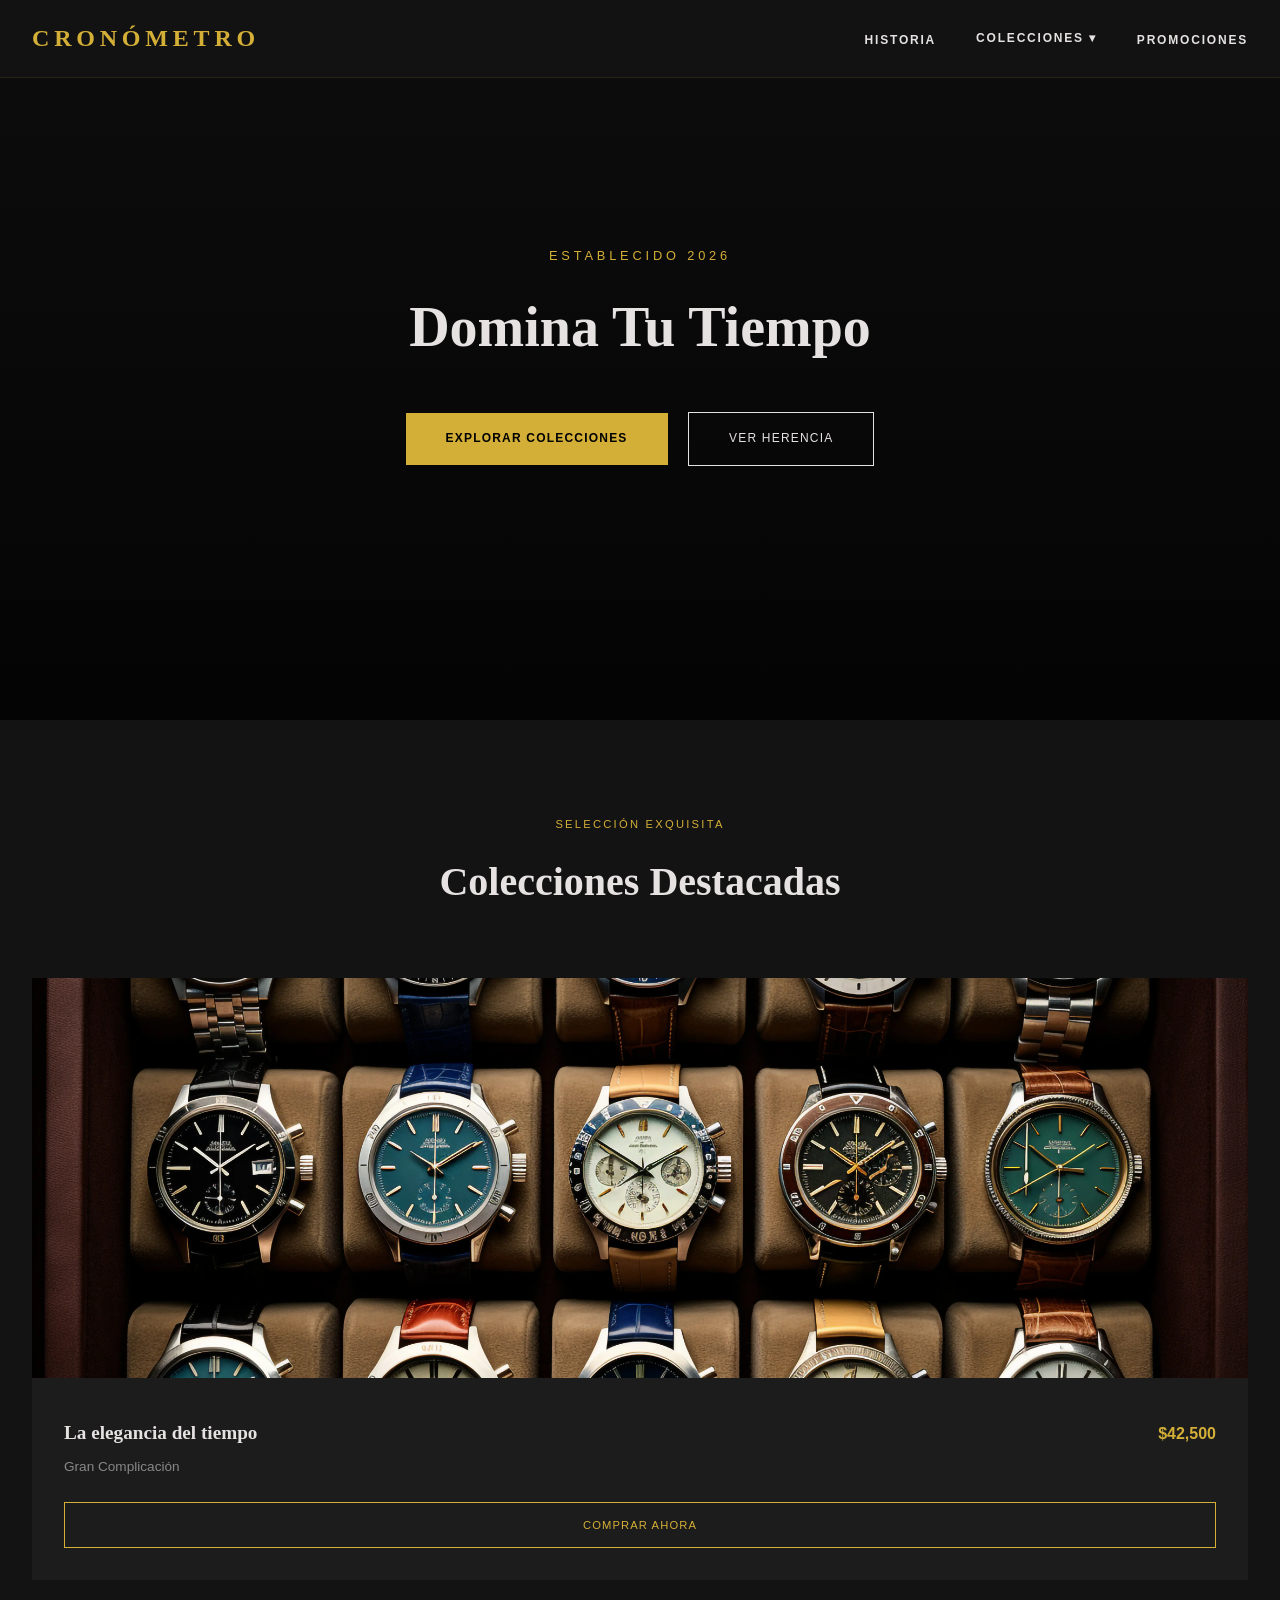
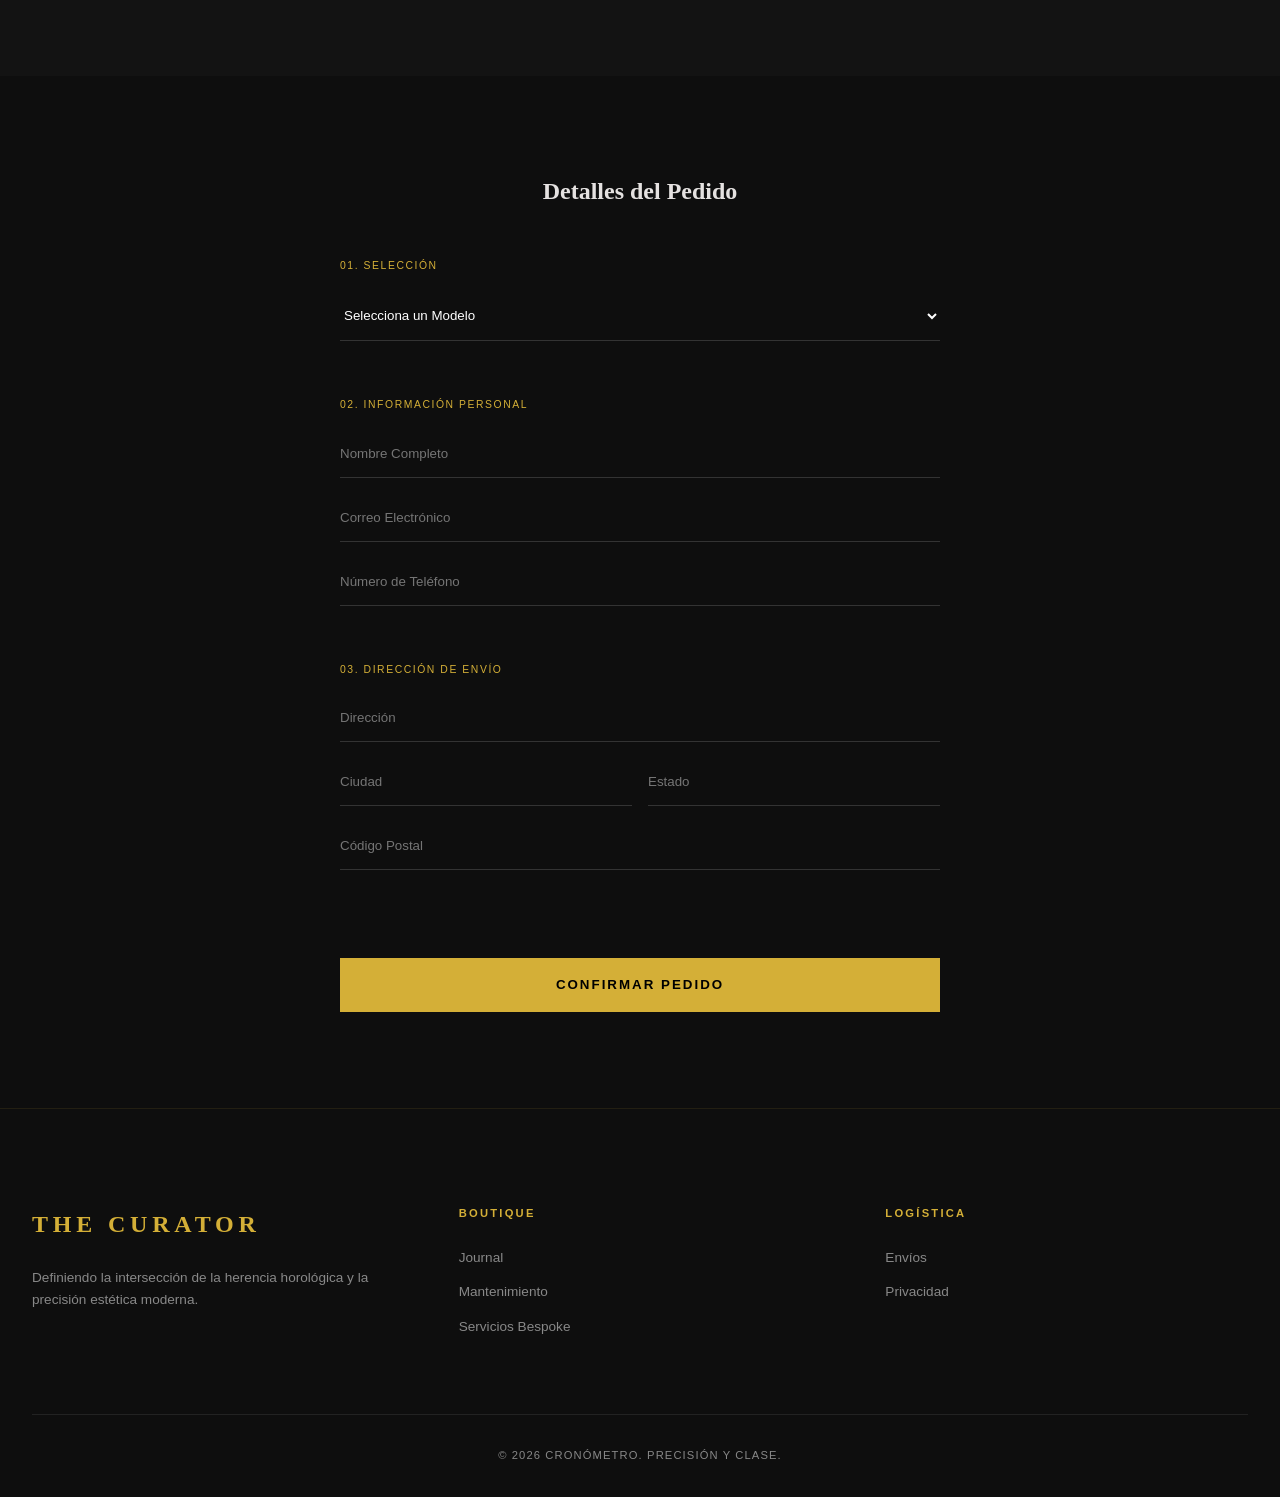
==== commit cb2a1fd2: "Creada la página de promociones y ajustes de estylos CSS" ====
--- a/index.html
+++ b/index.html
@@ -26,7 +26,7 @@
                             <li><a href="lujo.html">Lujo</a></li>
                         </ul>
                    </li>
-                   <li><a href="#">PROMOCIONES</a></li>
+                   <li><a href="promociones.html">PROMOCIONES</a></li>
                 </ul>
             </nav>
         </div>
--- a/estilos.css
+++ b/estilos.css
@@ -75,6 +75,457 @@
 }
 
 /* --- Lógica del Dropdown (Desplegable) --- */
+.dropdown {
+    position: relative;
+    display: inline-block;
+}
+
+.dropdown-content {
+    display: none;
+    animation: fadeIn 0.3s ease;
+    position: absolute;
+    top: 100%;
+    left: 0;
+    background: #1a1a1a;
+    border: 1px solid rgba(212, 175, 55, 0.2);
+    min-width: 180px;
+    padding: 1rem 0;
+    list-style: none;
+    box-shadow: 0 10px 30px rgba(0,0,0,0.5);
+    z-index: 100;
+    margin-top: 0.5rem;
+}
+
+.dropdown-content li a {
+    padding: 0.6rem 1.5rem;
+    display: block;
+    color: var(--text-muted);
+}
+
+.dropdown-content li a:hover {
+    color: var(--primary);
+    background: rgba(212, 175, 55, 0.05);
+}
+
+/* Mostrar al pasar el mouse */
+.dropdown:hover .dropdown-content {
+    display: block;
+    animation: fadeIn 0.3s ease;
+}
+
+/* Ocultar elementos viejos */
+.menu-toggle, .header-actions {
+    display: none;
+}
+
+/* --- Hero Section --- */
+.hero {
+    height: 100vh;
+    background: center/cover no-repeat;
+    display: flex;
+    align-items: center;
+    justify-content: center;
+    text-align: center;
+    position: relative;
+}
+
+.hero-overlay {
+    position: absolute;
+    inset: 0;
+    background: linear-gradient(to bottom, rgba(0,0,0,0.3), rgba(0,0,0,0.8));
+}
+
+.hero-content {
+    position: relative;
+    z-index: 1;
+    max-width: 800px;
+    padding: 0 1rem;
+}
+
+.hero-subtitle {
+    letter-spacing: 0.3em;
+    color: var(--primary);
+    font-size: 0.8rem;
+    margin-bottom: 1rem;
+}
+
+.hero h1 {
+    font-family: var(--font-serif);
+    font-size: 4rem;
+    margin-bottom: 2rem;
+}
+
+.btn {
+    padding: 1rem 2.5rem;
+    text-decoration: none;
+    text-transform: uppercase;
+    letter-spacing: 0.1em;
+    font-size: 0.75rem;
+    transition: var(--transition);
+    display: inline-block;
+    margin: 0.5rem;
+}
+
+.btn-primary {
+    background: var(--primary);
+    color: #000;
+    font-weight: 700;
+}
+
+.btn-secondary {
+    border: 1px solid var(--text-light);
+    color: var(--text-light);
+}
+
+/* --- Catalog Section --- */
+.catalog-section {
+    padding: 6rem 2rem;
+    max-width: 1400px;
+    margin: 0 auto;
+}
+
+.section-header {
+    text-align: center;
+    margin-bottom: 4rem;
+}
+
+.section-header .label {
+    color: var(--primary);
+    text-transform: uppercase;
+    letter-spacing: 0.2em;
+    font-size: 0.7rem;
+    margin-bottom: 1rem;
+}
+
+.section-header h2 {
+    font-family: var(--font-serif);
+    font-size: 2.5rem;
+}
+
+.product-grid {
+    display: grid;
+    grid-template-columns: repeat(auto-fit, minmax(300px, 1fr));
+    gap: 3rem;
+}
+
+.product-card {
+    background: #1c1c1c;
+    transition: var(--transition);
+}
+
+.product-card:hover {
+    transform: translateY(-10px);
+}
+
+.product-image img {
+    width: 100%;
+    height: 400px;
+    object-fit: cover;
+}
+
+.product-info {
+    padding: 2rem;
+}
+
+.info-top {
+    display: flex;
+    justify-content: space-between;
+    align-items: baseline;
+    margin-bottom: 0.5rem;
+}
+
+.product-info h3 {
+    font-family: var(--font-serif);
+    font-size: 1.2rem;
+}
+
+.price {
+    color: var(--primary);
+    font-weight: 700;
+}
+
+.description {
+    color: var(--text-muted);
+    font-size: 0.85rem;
+    margin-bottom: 1.5rem;
+}
+
+.btn-buy {
+    width: 100%;
+    background: none;
+    border: 1px solid var(--primary);
+    color: var(--primary);
+    padding: 1rem;
+    cursor: pointer;
+    text-transform: uppercase;
+    font-size: 0.7rem;
+    letter-spacing: 0.1em;
+    transition: var(--transition);
+}
+
+.btn-buy:hover {
+    background: var(--primary);
+    color: #000;
+}
+
+/* --- Order Form --- */
+.order-section {
+    padding: 6rem 2rem;
+    background: var(--bg-deep);
+}
+
+.order-container {
+    max-width: 600px;
+    margin: 0 auto;
+}
+
+.order-container h2 {
+    font-family: var(--font-serif);
+    text-align: center;
+    margin-bottom: 3rem;
+}
+
+.form-group {
+    margin-bottom: 2.5rem;
+}
+
+.form-group label {
+    display: block;
+    color: var(--primary);
+    text-transform: uppercase;
+    font-size: 0.65rem;
+    letter-spacing: 0.15em;
+    margin-bottom: 1rem;
+}
+
+.order-form input, .order-form select {
+    width: 100%;
+    background: transparent;
+    border: none;
+    border-bottom: 1px solid #333;
+    padding: 1rem 0;
+    color: #fff;
+    font-family: var(--font-sans);
+    margin-bottom: 1rem;
+    outline: none;
+}
+
+.order-form input:focus {
+    border-bottom-color: var(--primary);
+}
+
+.row {
+    display: flex;
+    gap: 1rem;
+}
+
+.btn-confirm {
+    width: 100%;
+    background: var(--primary);
+    border: none;
+    padding: 1.2rem;
+    font-weight: 700;
+    text-transform: uppercase;
+    letter-spacing: 0.15em;
+    cursor: pointer;
+    margin-top: 2rem;
+}
+
+/* --- Footer --- */
+.main-footer {
+    padding: 6rem 2rem 2rem;
+    border-top: 1px solid rgba(212, 175, 55, 0.1);
+}
+
+.footer-grid {
+    max-width: 1400px;
+    margin: 0 auto;
+    display: grid;
+    grid-template-columns: repeat(auto-fit, minmax(200px, 1fr));
+    gap: 4rem;
+    margin-bottom: 4rem;
+}
+
+.footer-brand p {
+    margin-top: 1.5rem;
+    color: var(--text-muted);
+    font-size: 0.85rem;
+}
+
+.footer-links h4 {
+    text-transform: uppercase;
+    font-size: 0.7rem;
+    letter-spacing: 0.2em;
+    color: var(--primary);
+    margin-bottom: 1.5rem;
+}
+
+.footer-links ul {
+    list-style: none;
+}
+
+.footer-links a {
+    text-decoration: none;
+    color: var(--text-muted);
+    font-size: 0.85rem;
+    display: block;
+    margin-bottom: 0.8rem;
+    transition: var(--transition);
+}
+
+.footer-links a:hover {
+    color: var(--primary);
+}
+
+.footer-bottom {
+    text-align: center;
+    border-top: 1px solid #222;
+    padding-top: 2rem;
+    color: var(--text-muted);
+    font-size: 0.7rem;
+    letter-spacing: 0.1em;
+}
+
+/* --- Responsividad --- */
+@media (max-width: 768px) {
+    .hero h1 { font-size: 2.5rem; }
+    .product-grid { grid-template-columns: 1fr; }
+    .row { flex-direction: column; gap: 0; }
+}
+
+/* Estilos para la cuadrícula de productos */
+.contenedor-productos {
+    display: grid;
+    grid-template-columns: repeat(auto-fit, minmax(250px, 1fr));
+    gap: 20px;
+    padding: 40px;
+    max-width: 1200px;
+    margin: 0 auto;
+}
+
+.tarjeta-reloj {
+    border: 1px solid #D4AF37;
+    border-radius: 8px;
+    padding: 15px;
+    text-align: center;
+    transition: transform 0.3s;
+}
+
+.tarjeta-reloj:hover {
+    transform: translateY(-5px);
+    box-shadow: 0 5px 15px rgba(0,0,0,0.1);
+}
+
+.tarjeta-reloj img {
+    max-width: 100%;
+    height: auto;
+    border-radius: 4px;
+}
+
+/* Botones */
+.btn-volver {
+    display: inline-block;
+    margin: 20px;
+    text-decoration: none;
+    color: #333;
+    font-weight: bold;
+}
+
+.btn-comprar {
+    background-color: #28a745;
+    color: white;
+    border: none;
+    padding: 10px 20px;
+    border-radius: 5px;
+    cursor: pointer;
+    font-size: 1rem;
+}
+
+.btn-comprar:hover {
+    background-color: #218838;
+}
+
+:root {
+    --primary: #D4AF37; /* Dorado */
+    --bg-dark: #131313;
+    --bg-deep: #0e0e0e;
+    --text-light: #e5e2e1;
+    --text-muted: #888;
+    --font-serif: 'Noto Serif', serif;
+    --font-sans: 'Manrope', sans-serif;
+    --transition: all 0.4s cubic-bezier(0.4, 0, 0.2, 1);
+}
+
+* {
+    margin: 0;
+    padding: 0;
+    box-sizing: border-box;
+}
+
+body {
+    background-color: var(--bg-dark);
+    color: var(--text-light);
+    font-family: var(--font-sans);
+    line-height: 1.6;
+    overflow-x: hidden;
+}
+
+/* --- Header --- */
+.main-header {
+    position: fixed;
+    top: 0;
+    width: 100%;
+    z-index: 1000;
+    background: rgba(19, 19, 19, 0.9);
+    backdrop-filter: blur(10px);
+    border-bottom: 1px solid rgba(212, 175, 55, 0.1);
+}
+
+.header-container {
+    max-width: 1400px;
+    margin: 0 auto;
+    padding: 1.2rem 2rem;
+    display: flex;
+    justify-content: space-between; 
+    align-items: center;
+}
+
+.logo {
+    font-family: var(--font-serif);
+    font-size: 1.5rem;
+    letter-spacing: 0.2em;
+    color: var(--primary);
+    font-weight: 700;
+    text-transform: uppercase;
+}
+
+/* --- Navegación --- */
+.nav-menu {
+    display: flex;
+}
+
+.nav-links {
+    display: flex;
+    list-style: none;
+    gap: 2.5rem;
+    align-items: center;
+}
+
+.nav-links a {
+    text-decoration: none;
+    color: var(--text-light);
+    font-size: 0.75rem;
+    font-weight: 600;
+    letter-spacing: 0.15em;
+    text-transform: uppercase;
+    transition: var(--transition);
+}
+
+.nav-links a:hover {
+    color: var(--primary);
+}
+
+/* --- Dropdown Logic --- */
 .dropdown {
     position: relative;
 }
@@ -104,20 +555,25 @@
     background: rgba(212, 175, 55, 0.05);
 }
 
-/* Mostrar al pasar el mouse */
 .dropdown:hover .dropdown-content {
     display: block;
-}
-
-/* Ocultar elementos viejos */
-.menu-toggle, .header-actions {
-    display: none;
-}
-
-/* --- Hero Section --- */
-.hero {
-    height: 100vh;
-    background: center/cover no-repeat;
+    animation: fadeIn 0.3s ease;
+}
+
+@keyframes fadeIn {
+    from { opacity: 0; transform: translateY(10px); }
+    to { opacity: 1; transform: translateY(0); }
+}
+
+.header-actions {
+    color: var(--primary);
+    cursor: pointer;
+}
+
+/* --- Hero Global --- */
+.hero, .history-hero {
+    height: 80vh;
+    background: url('https://images.unsplash.com/photo-1547996160-81dfa63595aa?auto=format&fit=crop&q=80&w=2000') center/cover no-repeat;
     display: flex;
     align-items: center;
     justify-content: center;
@@ -125,10 +581,15 @@
     position: relative;
 }
 
+.history-hero {
+    height: 60vh;
+    background-image: url('https://images.unsplash.com/photo-1509048191080-d2984bad6ae5?auto=format&fit=crop&q=80&w=2000');
+}
+
 .hero-overlay {
     position: absolute;
     inset: 0;
-    background: linear-gradient(to bottom, rgba(0,0,0,0.3), rgba(0,0,0,0.8));
+    background: linear-gradient(to bottom, rgba(0,0,0,0.4), rgba(0,0,0,0.9));
 }
 
 .hero-content {
@@ -138,54 +599,13 @@
     padding: 0 1rem;
 }
 
-.hero-subtitle {
-    letter-spacing: 0.3em;
-    color: var(--primary);
-    font-size: 0.8rem;
-    margin-bottom: 1rem;
-}
-
-.hero h1 {
+.hero h1, .history-hero h1 {
     font-family: var(--font-serif);
     font-size: 4rem;
     margin-bottom: 2rem;
 }
 
-.btn {
-    padding: 1rem 2.5rem;
-    text-decoration: none;
-    text-transform: uppercase;
-    letter-spacing: 0.1em;
-    font-size: 0.75rem;
-    transition: var(--transition);
-    display: inline-block;
-    margin: 0.5rem;
-}
-
-.btn-primary {
-    background: var(--primary);
-    color: #000;
-    font-weight: 700;
-}
-
-.btn-secondary {
-    border: 1px solid var(--text-light);
-    color: var(--text-light);
-}
-
-/* --- Catalog Section --- */
-.catalog-section {
-    padding: 6rem 2rem;
-    max-width: 1400px;
-    margin: 0 auto;
-}
-
-.section-header {
-    text-align: center;
-    margin-bottom: 4rem;
-}
-
-.section-header .label {
+.label {
     color: var(--primary);
     text-transform: uppercase;
     letter-spacing: 0.2em;
@@ -193,138 +613,72 @@
     margin-bottom: 1rem;
 }
 
-.section-header h2 {
+/* --- History Section --- */
+.history-content {
+    padding: 8rem 2rem;
+    background: var(--bg-dark);
+}
+
+.container {
+    max-width: 1200px;
+    margin: 0 auto;
+}
+
+.history-grid {
+    display: grid;
+    grid-template-columns: 1.5fr 1fr;
+    gap: 5rem;
+    align-items: start;
+}
+
+.history-text h2 {
     font-family: var(--font-serif);
     font-size: 2.5rem;
-}
-
-.product-grid {
-    display: grid;
-    grid-template-columns: repeat(auto-fit, minmax(300px, 1fr));
-    gap: 3rem;
-}
-
-.product-card {
-    background: #1c1c1c;
-    transition: var(--transition);
-}
-
-.product-card:hover {
-    transform: translateY(-10px);
-}
-
-.product-image img {
+    margin-bottom: 2rem;
+    color: var(--primary);
+}
+
+.history-text h3 {
+    font-family: var(--font-serif);
+    font-size: 1.5rem;
+    margin: 2.5rem 0 1rem;
+    border-left: 2px solid var(--primary);
+    padding-left: 1rem;
+}
+
+.history-text p {
+    color: var(--text-light);
+    margin-bottom: 1.5rem;
+    font-size: 1.1rem;
+    opacity: 0.9;
+}
+
+.history-image-side img {
     width: 100%;
-    height: 400px;
-    object-fit: cover;
-}
-
-.product-info {
+    border-radius: 2px;
+    margin-bottom: 2rem;
+    filter: grayscale(0.2) sepia(0.2);
+}
+
+.quote-box {
     padding: 2rem;
-}
-
-.info-top {
-    display: flex;
-    justify-content: space-between;
-    align-items: baseline;
-    margin-bottom: 0.5rem;
-}
-
-.product-info h3 {
+    background: var(--bg-deep);
+    border: 1px solid rgba(212, 175, 55, 0.1);
+    text-align: center;
+}
+
+.quote-box p {
+    font-style: italic;
     font-family: var(--font-serif);
     font-size: 1.2rem;
-}
-
-.price {
-    color: var(--primary);
-    font-weight: 700;
-}
-
-.description {
-    color: var(--text-muted);
-    font-size: 0.85rem;
-    margin-bottom: 1.5rem;
-}
-
-.btn-buy {
-    width: 100%;
-    background: none;
-    border: 1px solid var(--primary);
-    color: var(--primary);
-    padding: 1rem;
-    cursor: pointer;
-    text-transform: uppercase;
-    font-size: 0.7rem;
+    margin-bottom: 1rem;
+}
+
+.quote-box span {
+    color: var(--primary);
+    font-size: 0.8rem;
+    text-transform: uppercase;
     letter-spacing: 0.1em;
-    transition: var(--transition);
-}
-
-.btn-buy:hover {
-    background: var(--primary);
-    color: #000;
-}
-
-/* --- Order Form --- */
-.order-section {
-    padding: 6rem 2rem;
-    background: var(--bg-deep);
-}
-
-.order-container {
-    max-width: 600px;
-    margin: 0 auto;
-}
-
-.order-container h2 {
-    font-family: var(--font-serif);
-    text-align: center;
-    margin-bottom: 3rem;
-}
-
-.form-group {
-    margin-bottom: 2.5rem;
-}
-
-.form-group label {
-    display: block;
-    color: var(--primary);
-    text-transform: uppercase;
-    font-size: 0.65rem;
-    letter-spacing: 0.15em;
-    margin-bottom: 1rem;
-}
-
-.order-form input, .order-form select {
-    width: 100%;
-    background: transparent;
-    border: none;
-    border-bottom: 1px solid #333;
-    padding: 1rem 0;
-    color: #fff;
-    font-family: var(--font-sans);
-    margin-bottom: 1rem;
-    outline: none;
-}
-
-.order-form input:focus {
-    border-bottom-color: var(--primary);
-}
-
-.row {
-    display: flex;
-    gap: 1rem;
-}
-
-.btn-confirm {
-    width: 100%;
-    background: var(--primary);
-    border: none;
-    padding: 1.2rem;
-    font-weight: 700;
-    text-transform: uppercase;
-    letter-spacing: 0.15em;
-    cursor: pointer;
-    margin-top: 2rem;
 }
 
 /* --- Footer --- */
@@ -339,7 +693,6 @@
     display: grid;
     grid-template-columns: repeat(auto-fit, minmax(200px, 1fr));
     gap: 4rem;
-    margin-bottom: 4rem;
 }
 
 .footer-brand p {
@@ -382,64 +735,18 @@
     letter-spacing: 0.1em;
 }
 
-/* --- Responsividad --- */
 @media (max-width: 768px) {
-    .hero h1 { font-size: 2.5rem; }
-    .product-grid { grid-template-columns: 1fr; }
-    .row { flex-direction: column; gap: 0; }
-}
-
-/* Estilos para la cuadrícula de productos */
-.contenedor-productos {
-    display: grid;
-    grid-template-columns: repeat(auto-fit, minmax(250px, 1fr));
-    gap: 20px;
-    padding: 40px;
-    max-width: 1200px;
-    margin: 0 auto;
-}
-
-.tarjeta-reloj {
-    border: 1px solid #D4AF37;
-    border-radius: 8px;
-    padding: 15px;
-    text-align: center;
-    transition: transform 0.3s;
-}
-
-.tarjeta-reloj:hover {
-    transform: translateY(-5px);
-    box-shadow: 0 5px 15px rgba(0,0,0,0.1);
-}
-
-.tarjeta-reloj img {
-    max-width: 100%;
-    height: auto;
-    border-radius: 4px;
-}
-
-/* Botones */
-.btn-volver {
-    display: inline-block;
-    margin: 20px;
-    text-decoration: none;
-    color: #333;
-    font-weight: bold;
-}
-
-.btn-comprar {
-    background-color: #28a745;
-    color: white;
-    border: none;
-    padding: 10px 20px;
-    border-radius: 5px;
-    cursor: pointer;
-    font-size: 1rem;
-}
-
-.btn-comprar:hover {
-    background-color: #218838;
-}
+    .history-grid { grid-template-columns: 1fr; gap: 3rem; }
+    .hero h1, .history-hero h1 { font-size: 2.5rem; }
+}
+
+/* 
+   ========================================
+   ESTILOS UNIFICADOS - CRONÓMETRO
+   ========================================
+   Este archivo centraliza el diseño de todo el proyecto.
+   Incluye: Navegación, Dropdown corregido, Promociones y RWD.
+*/
 
 :root {
     --primary: #D4AF37; /* Dorado */
@@ -466,13 +773,13 @@
     overflow-x: hidden;
 }
 
-/* --- Header --- */
+/* --- Header & Navegación --- */
 .main-header {
     position: fixed;
     top: 0;
     width: 100%;
     z-index: 1000;
-    background: rgba(19, 19, 19, 0.9);
+    background: rgba(19, 19, 19, 0.95);
     backdrop-filter: blur(10px);
     border-bottom: 1px solid rgba(212, 175, 55, 0.1);
 }
@@ -493,11 +800,7 @@
     color: var(--primary);
     font-weight: 700;
     text-transform: uppercase;
-}
-
-/* --- Navegación --- */
-.nav-menu {
-    display: flex;
+    text-decoration: none;
 }
 
 .nav-links {
@@ -517,13 +820,22 @@
     transition: var(--transition);
 }
 
-.nav-links a:hover {
-    color: var(--primary);
-}
-
-/* --- Dropdown Logic --- */
+.nav-links a:hover, .nav-links .active {
+    color: var(--primary);
+}
+
+/* --- Lógica del Dropdown (Corregida) --- */
 .dropdown {
     position: relative;
+    padding-bottom: 10px; /* Puente para evitar que se cierre el menú */
+    margin-bottom: -10px;
+}
+
+.dropbtn {
+    cursor: pointer;
+    display: flex;
+    align-items: center;
+    gap: 5px;
 }
 
 .dropdown-content {
@@ -533,17 +845,18 @@
     left: 0;
     background: #1a1a1a;
     border: 1px solid rgba(212, 175, 55, 0.2);
-    min-width: 160px;
+    min-width: 180px;
     padding: 1rem 0;
     list-style: none;
-    box-shadow: 0 10px 30px rgba(0,0,0,0.5);
-    margin-top: 0.5rem;
+    box-shadow: 0 10px 30px rgba(0,0,0,0.6);
 }
 
 .dropdown-content li a {
-    padding: 0.6rem 1.5rem;
+    padding: 0.8rem 1.5rem;
     display: block;
     color: var(--text-muted);
+    font-size: 0.7rem;
+    letter-spacing: 0.1em;
 }
 
 .dropdown-content li a:hover {
@@ -551,6 +864,7 @@
     background: rgba(212, 175, 55, 0.05);
 }
 
+/* EL CAMBIO CLAVE: Se mantiene abierto al hacer hover en el contenedor */
 .dropdown:hover .dropdown-content {
     display: block;
     animation: fadeIn 0.3s ease;
@@ -566,121 +880,110 @@
     cursor: pointer;
 }
 
-/* --- Hero Global --- */
-.hero, .history-hero {
-    height: 80vh;
-    background: url('https://images.unsplash.com/photo-1547996160-81dfa63595aa?auto=format&fit=crop&q=80&w=2000') center/cover no-repeat;
+/* --- Hero Promociones --- */
+.hero-promo {
+    height: 60vh;
+    background: url('https://images.unsplash.com/photo-1523275335684-37898b6baf30?auto=format&fit=crop&q=80&w=2000') center/cover no-repeat;
     display: flex;
     align-items: center;
     justify-content: center;
     text-align: center;
     position: relative;
-}
-
-.history-hero {
-    height: 60vh;
-    background-image: url('https://images.unsplash.com/photo-1509048191080-d2984bad6ae5?auto=format&fit=crop&q=80&w=2000');
+    margin-top: 70px;
 }
 
 .hero-overlay {
     position: absolute;
     inset: 0;
-    background: linear-gradient(to bottom, rgba(0,0,0,0.4), rgba(0,0,0,0.9));
+    background: linear-gradient(to bottom, rgba(0,0,0,0.3), rgba(0,0,0,0.8));
 }
 
 .hero-content {
     position: relative;
     z-index: 1;
-    max-width: 800px;
-    padding: 0 1rem;
-}
-
-.hero h1, .history-hero h1 {
-    font-family: var(--font-serif);
-    font-size: 4rem;
+}
+
+.hero-content h1 {
+    font-family: var(--font-serif);
+    font-size: 3.5rem;
+}
+
+.hero-content h1 em {
+    color: var(--primary);
+    font-style: italic;
+}
+
+/* --- Grid de Ofertas --- */
+.promo-section {
+    padding: 6rem 2rem;
+    max-width: 1400px;
+    margin: 0 auto;
+}
+
+.promo-grid {
+    display: grid;
+    grid-template-columns: repeat(auto-fit, minmax(350px, 1fr));
+    gap: 3rem;
+}
+
+.promo-card {
+    background: #1c1c1c;
+    border: 1px solid rgba(212, 175, 55, 0.1);
+    transition: var(--transition);
+    overflow: hidden;
+}
+
+.promo-card:hover {
+    transform: translateY(-10px);
+    border-color: var(--primary);
+}
+
+.promo-img {
+    width: 100%;
+    height: 300px;
+    object-fit: cover;
+    filter: grayscale(0.2);
+}
+
+.promo-body {
+    padding: 2.5rem;
+}
+
+.promo-badge {
+    color: var(--primary);
+    font-size: 0.7rem;
+    letter-spacing: 0.2em;
+    text-transform: uppercase;
+    display: block;
+    margin-bottom: 1rem;
+}
+
+.promo-body h2 {
+    font-family: var(--font-serif);
+    font-size: 1.8rem;
+    margin-bottom: 1rem;
+}
+
+.promo-body p {
+    color: var(--text-muted);
+    font-size: 0.95rem;
     margin-bottom: 2rem;
 }
 
-.label {
-    color: var(--primary);
-    text-transform: uppercase;
-    letter-spacing: 0.2em;
-    font-size: 0.7rem;
-    margin-bottom: 1rem;
-}
-
-/* --- History Section --- */
-.history-content {
-    padding: 8rem 2rem;
-    background: var(--bg-dark);
-}
-
-.container {
-    max-width: 1200px;
-    margin: 0 auto;
-}
-
-.history-grid {
-    display: grid;
-    grid-template-columns: 1.5fr 1fr;
-    gap: 5rem;
-    align-items: start;
-}
-
-.history-text h2 {
-    font-family: var(--font-serif);
-    font-size: 2.5rem;
-    margin-bottom: 2rem;
-    color: var(--primary);
-}
-
-.history-text h3 {
-    font-family: var(--font-serif);
-    font-size: 1.5rem;
-    margin: 2.5rem 0 1rem;
-    border-left: 2px solid var(--primary);
-    padding-left: 1rem;
-}
-
-.history-text p {
-    color: var(--text-light);
-    margin-bottom: 1.5rem;
-    font-size: 1.1rem;
-    opacity: 0.9;
-}
-
-.history-image-side img {
-    width: 100%;
-    border-radius: 2px;
-    margin-bottom: 2rem;
-    filter: grayscale(0.2) sepia(0.2);
-}
-
-.quote-box {
-    padding: 2rem;
-    background: var(--bg-deep);
-    border: 1px solid rgba(212, 175, 55, 0.1);
-    text-align: center;
-}
-
-.quote-box p {
-    font-style: italic;
-    font-family: var(--font-serif);
-    font-size: 1.2rem;
-    margin-bottom: 1rem;
-}
-
-.quote-box span {
-    color: var(--primary);
+.btn-link {
+    color: var(--primary);
+    text-decoration: none;
+    font-weight: 700;
     font-size: 0.8rem;
-    text-transform: uppercase;
     letter-spacing: 0.1em;
+    text-transform: uppercase;
 }
 
 /* --- Footer --- */
 .main-footer {
     padding: 6rem 2rem 2rem;
     border-top: 1px solid rgba(212, 175, 55, 0.1);
+    background: var(--bg-deep);
 }
 
 .footer-grid {
@@ -715,26 +1018,28 @@
     font-size: 0.85rem;
     display: block;
     margin-bottom: 0.8rem;
-    transition: var(--transition);
-}
-
-.footer-links a:hover {
-    color: var(--primary);
 }
 
 .footer-bottom {
     text-align: center;
     border-top: 1px solid #222;
     padding-top: 2rem;
+    margin-top: 4rem;
     color: var(--text-muted);
     font-size: 0.7rem;
-    letter-spacing: 0.1em;
+}
+
+/* --- Responsive (RWD) --- */
+@media (max-width: 1024px) {
+    .hero-content h1 { font-size: 2.8rem; }
 }
 
 @media (max-width: 768px) {
-    .history-grid { grid-template-columns: 1fr; gap: 3rem; }
-    .hero h1, .history-hero h1 { font-size: 2.5rem; }
-}
-
-
-
+    .nav-links { display: none; } /* Aquí se implementaría menú hamburguesa */
+    .hero-promo { height: 40vh; }
+    .promo-grid { grid-template-columns: 1fr; }
+    .header-container { padding: 1rem; }
+}
+
+
+
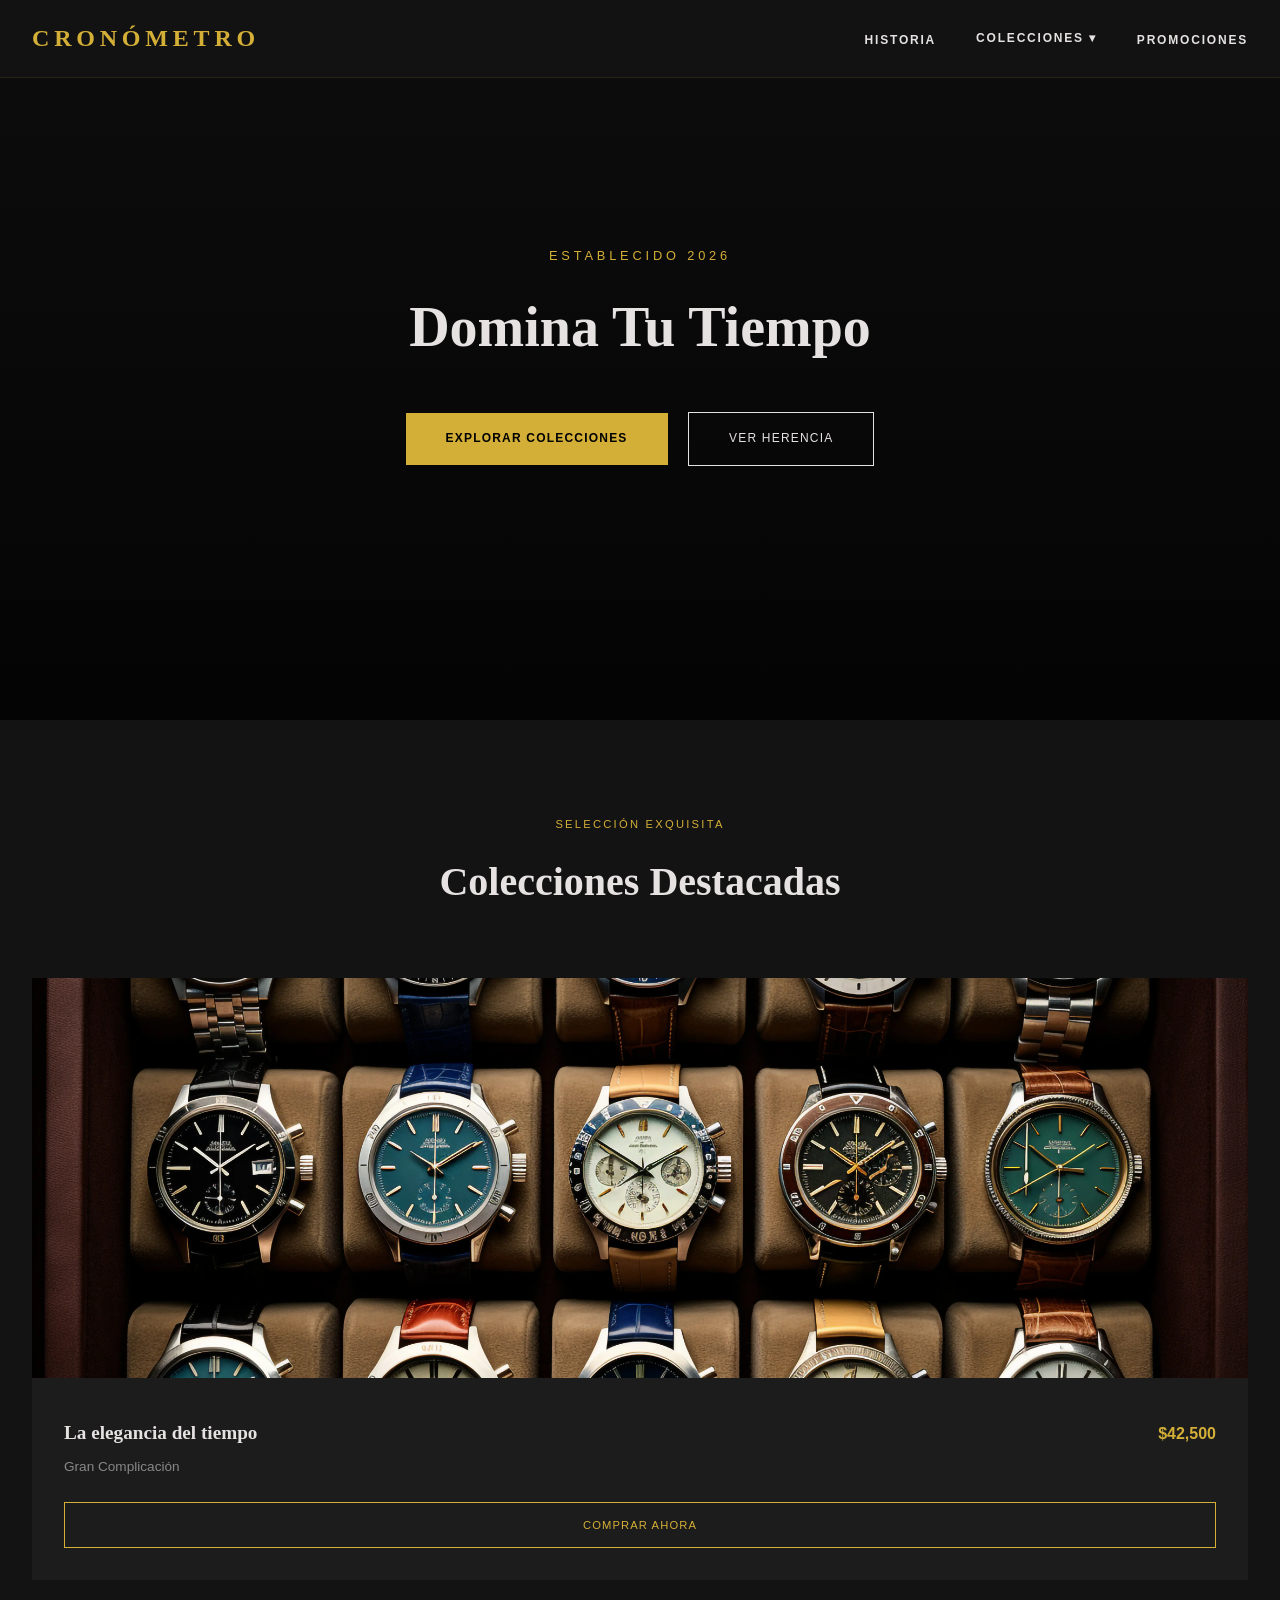
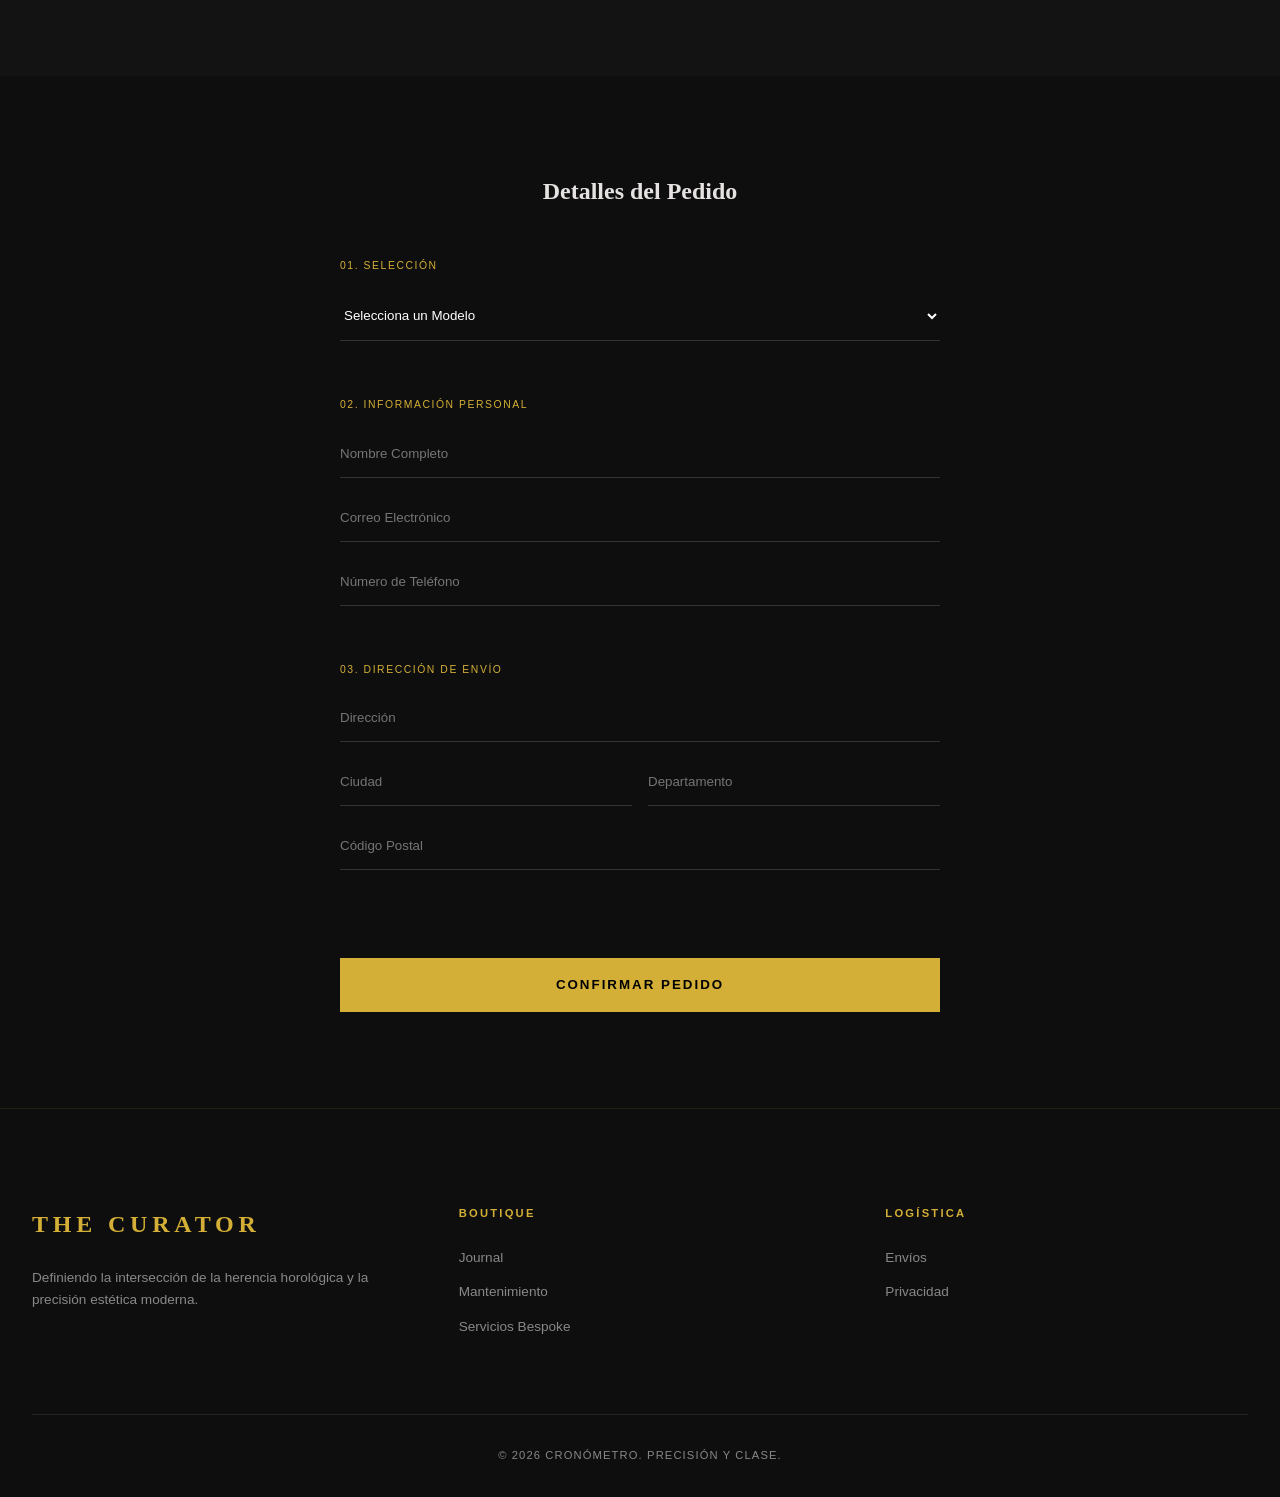
==== commit 7d8e3b21: "Conectar formulario de pedido con base de datos MySQL (phpMyAdmin) y agregar procesamiento PHP" ====
--- a/index.html
+++ b/index.html
@@ -72,14 +72,14 @@
         </div>
     </main>
 
-    <!-- Formulario de Pedido -->
+    <!-- Formulario de Pedido - CONECTADO a procesar_pedido.php -->
     <section id="pedido" class="order-section">
         <div class="order-container">
             <h2>Detalles del Pedido</h2>
-            <form action="#" class="order-form">
+            <form action="procesar_pedido.php" method="POST" class="order-form">
                 <div class="form-group">
                     <label>01. Selección</label>
-                    <select required>
+                    <select name="modelo" required>
                         <option value="" disabled selected>Selecciona un Modelo</option>
                         <option value="celestial">The Celestial Perpetual</option>
                         <option value="oceanic">Oceanic Deep Sea</option>
@@ -89,19 +89,19 @@
 
                 <div class="form-group">
                     <label>02. Información Personal</label>
-                    <input type="text" placeholder="Nombre Completo" required>
-                    <input type="email" placeholder="Correo Electrónico" required>
-                    <input type="tel" placeholder="Número de Teléfono" required>
+                    <input type="text" name="nombre" placeholder="Nombre Completo" required>
+                    <input type="email" name="email" placeholder="Correo Electrónico" required>
+                    <input type="tel" name="telefono" placeholder="Número de Teléfono" required>
                 </div>
 
                 <div class="form-group">
                     <label>03. Dirección de Envío</label>
-                    <input type="text" placeholder="Dirección" required>
+                    <input type="text" name="direccion" placeholder="Dirección" required>
                     <div class="row">
-                        <input type="text" placeholder="Ciudad" required>
-                        <input type="text" placeholder="Estado" required>
+                        <input type="text" name="ciudad" placeholder="Ciudad" required>
+                        <input type="text" name="departamento" placeholder="Departamento" required>
                     </div>
-                    <input type="text" placeholder="Código Postal" required>
+                    <input type="text" name="codigo_postal" placeholder="Código Postal" required>
                 </div>
 
                 <button type="submit" class="btn-confirm">Confirmar Pedido</button>
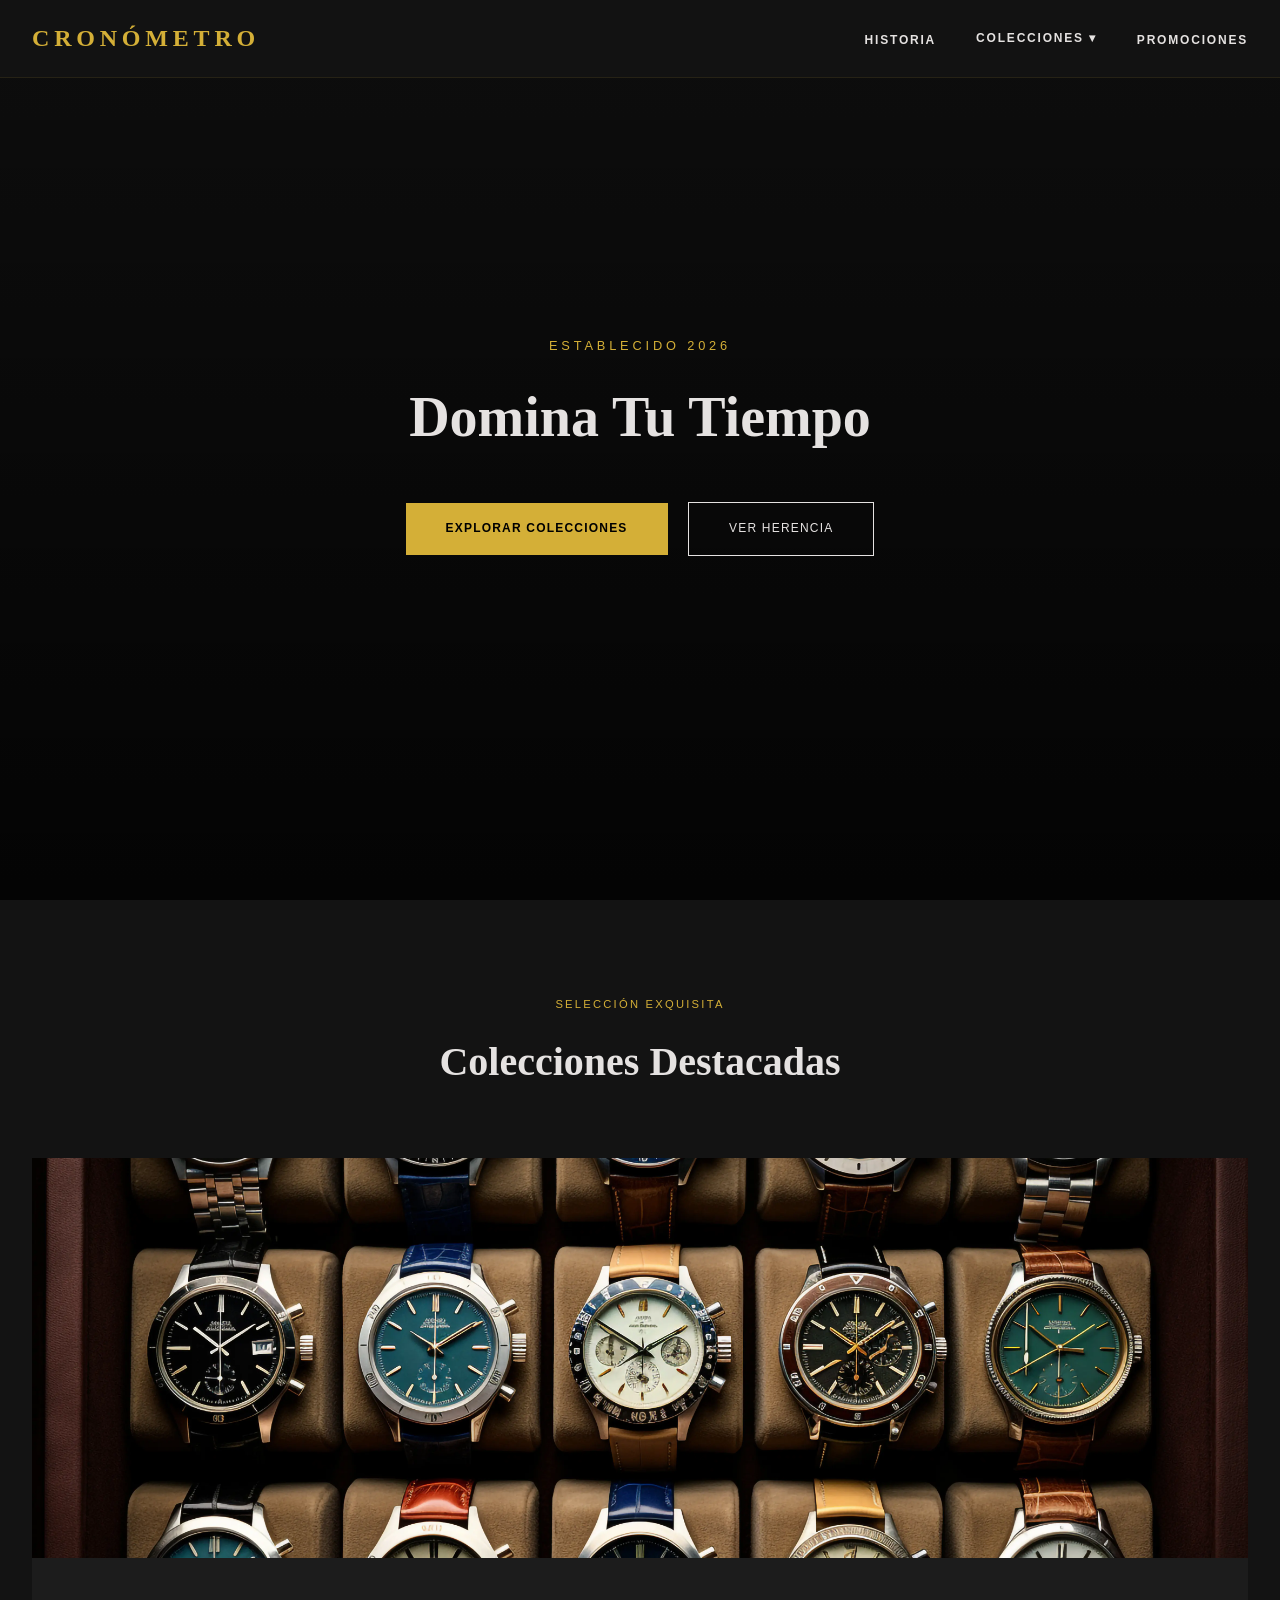
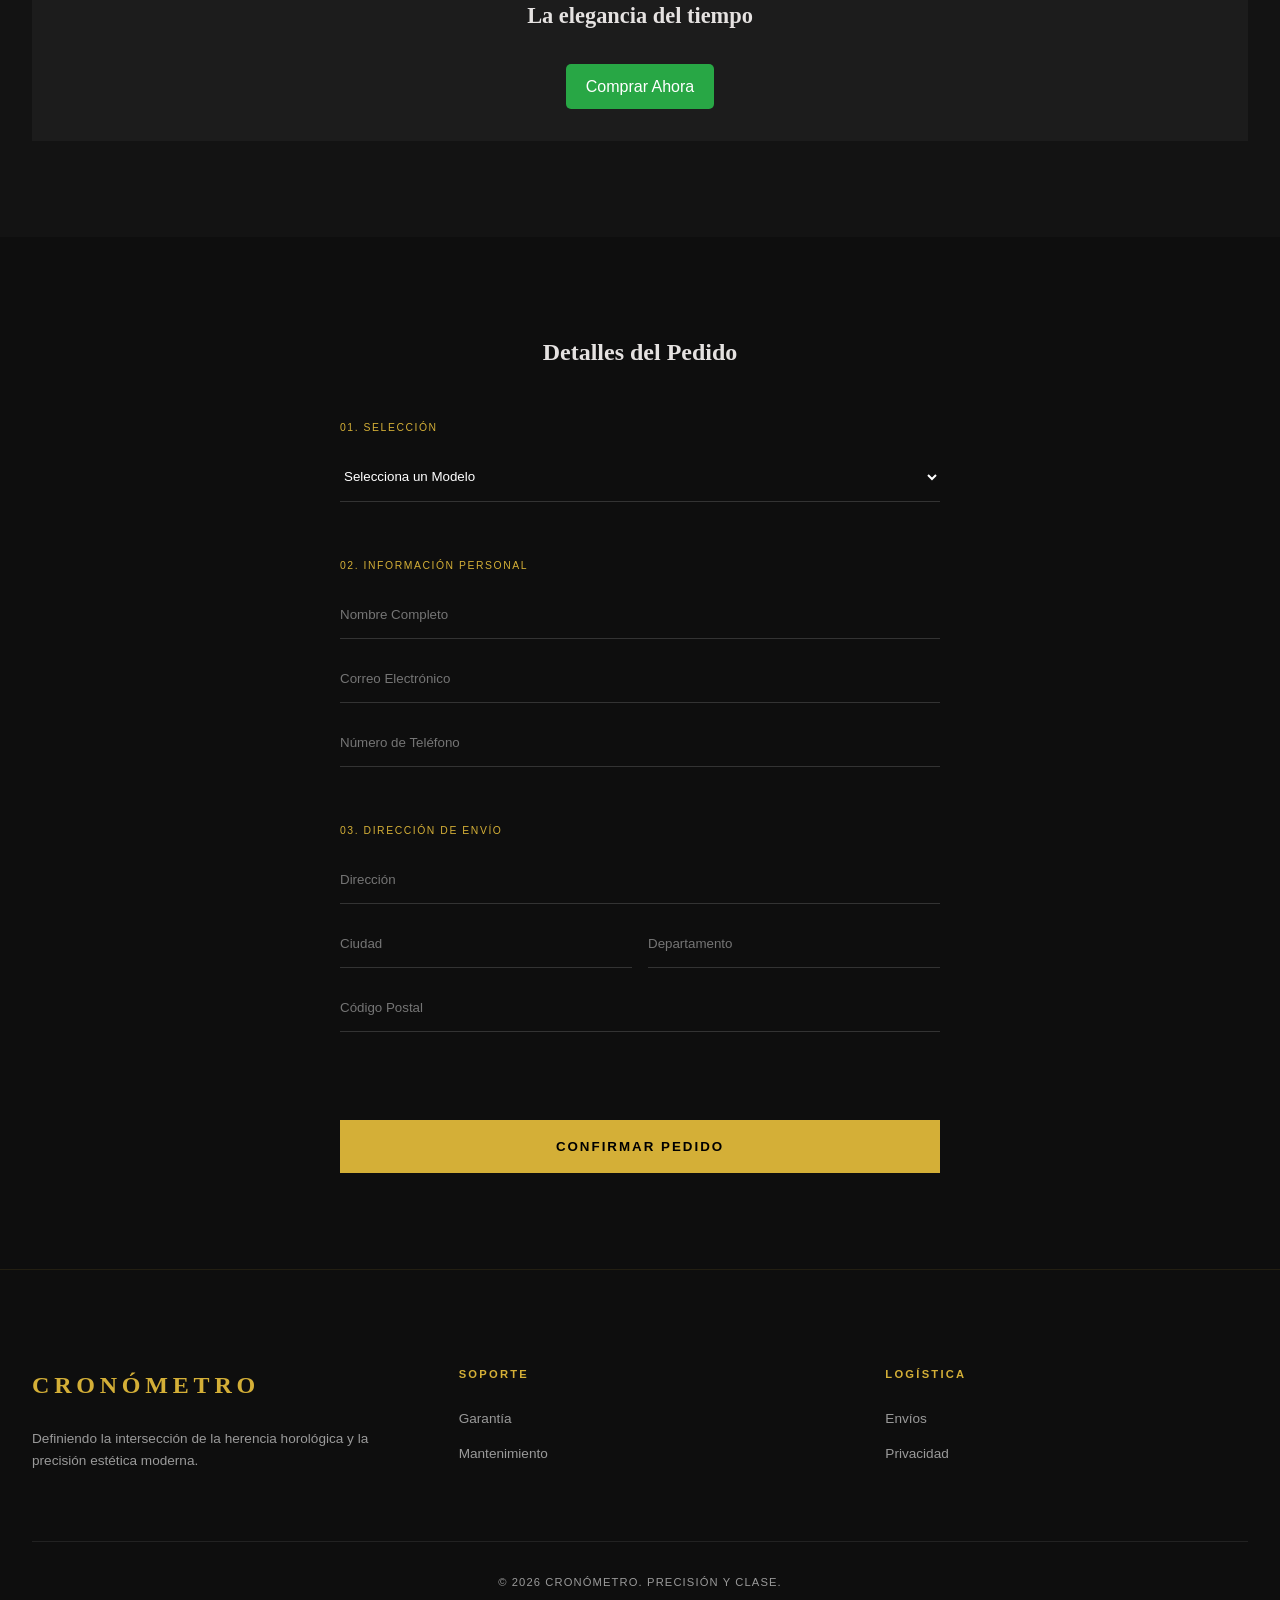
==== commit 933be5ab: "Unificar diseño del sitio CRONÓMETRO - Limpiar estilos.css: eliminar bloques :root y reglas duplicad" ====
--- a/index.html
+++ b/index.html
@@ -61,11 +61,9 @@
                 </div>
                 <div class="product-info">
                     <div class="info-top">
-                        <h3>La elegancia del tiempo</h3>
-                        <span class="price">$42,500</span>
+                        <h1>La elegancia del tiempo</h1>
                     </div>
-                    <p class="description">Gran Complicación</p>
-                    <button class="btn-buy">Comprar Ahora</button>
+                    <a href="index.html#pedido" class="btn-comprar">Comprar Ahora</a>
                 </div>
             </article>
             <!-- Añadir más productos aquí -->
@@ -113,15 +111,14 @@
     <footer class="main-footer">
         <div class="footer-grid">
             <div class="footer-brand">
-                <div class="logo">THE CURATOR</div>
+                <div class="logo">CRONÓMETRO</div>
                 <p>Definiendo la intersección de la herencia horológica y la precisión estética moderna.</p>
             </div>
             <div class="footer-links">
-                <h4>Boutique</h4>
+                <h4>SOPORTE</h4>
                 <ul>
-                    <li><a href="#">Journal</a></li>
+                    <li><a href="#">Garantía</a></li>
                     <li><a href="#">Mantenimiento</a></li>
-                    <li><a href="#">Servicios Bespoke</a></li>
                 </ul>
             </div>
             <div class="footer-links">
--- a/estilos.css
+++ b/estilos.css
@@ -1,10 +1,20 @@
+/*
+   ========================================
+   ESTILOS UNIFICADOS - CRONÓMETRO
+   ========================================
+   Archivo limpio: se eliminaron los bloques :root, body, header,
+   dropdown y footer que estaban duplicados varias veces.
+   Se conservó UNA sola versión de cada regla (la más completa/correcta)
+   y se organizó por secciones para que sea fácil de mantener.
+*/
+
 /* --- Variables y Configuración Base --- */
 :root {
     --primary: #D4AF37; /* Dorado */
     --bg-dark: #131313;
     --bg-deep: #0e0e0e;
-    --text-light: #e5e2e1;
-    --text-muted: #888;
+    --text-light: #e5e2e1; /* claro, legible sobre fondo oscuro */
+    --text-muted: #9a9a9a; /* gris legible, antes era casi negro (#0a0a0a) e invisible */
     --font-serif: 'Noto Serif', serif;
     --font-sans: 'Manrope', sans-serif;
     --transition: all 0.4s cubic-bezier(0.4, 0, 0.2, 1);
@@ -24,756 +34,12 @@
     overflow-x: hidden;
 }
 
-/* --- Header --- */
-.main-header {
-    position: fixed;
-    top: 0;
-    width: 100%;
-    z-index: 1000;
-    background: rgba(19, 19, 19, 0.9);
-    backdrop-filter: blur(10px);
-    border-bottom: 1px solid rgba(212, 175, 55, 0.1);
-}
-
-.header-container {
-    max-width: 1400px;
-    margin: 0 auto;
-    padding: 1.2rem 2rem; /* Un poco más compacto */
-    display: flex;
-    justify-content: space-between; 
-    align-items: center;
-}
-
-.logo {
-    font-family: var(--font-serif);
-    font-size: 1.5rem;
-    letter-spacing: 0.2em;
-    color: var(--primary);
-    font-weight: 700;
-    text-transform: uppercase;
-}
-
-/* --- Estilos del Menú (Navegación) --- */
-.nav-links {
-    display: flex;
-    list-style: none;
-    gap: 2.5rem;
-}
-
-.nav-links a {
-    text-decoration: none;
-    color: var(--text-light);
-    font-size: 0.75rem;
-    font-weight: 600;
-    letter-spacing: 0.15em;
-    text-transform: uppercase;
-    transition: var(--transition);
-}
-
-.nav-links a:hover {
-    color: var(--primary);
-}
-
-/* --- Lógica del Dropdown (Desplegable) --- */
-.dropdown {
-    position: relative;
-    display: inline-block;
-}
-
-.dropdown-content {
-    display: none;
-    animation: fadeIn 0.3s ease;
-    position: absolute;
-    top: 100%;
-    left: 0;
-    background: #1a1a1a;
-    border: 1px solid rgba(212, 175, 55, 0.2);
-    min-width: 180px;
-    padding: 1rem 0;
-    list-style: none;
-    box-shadow: 0 10px 30px rgba(0,0,0,0.5);
-    z-index: 100;
-    margin-top: 0.5rem;
-}
-
-.dropdown-content li a {
-    padding: 0.6rem 1.5rem;
-    display: block;
-    color: var(--text-muted);
-}
-
-.dropdown-content li a:hover {
-    color: var(--primary);
-    background: rgba(212, 175, 55, 0.05);
-}
-
-/* Mostrar al pasar el mouse */
-.dropdown:hover .dropdown-content {
-    display: block;
-    animation: fadeIn 0.3s ease;
-}
-
-/* Ocultar elementos viejos */
-.menu-toggle, .header-actions {
-    display: none;
-}
-
-/* --- Hero Section --- */
-.hero {
-    height: 100vh;
-    background: center/cover no-repeat;
-    display: flex;
-    align-items: center;
-    justify-content: center;
-    text-align: center;
-    position: relative;
-}
-
-.hero-overlay {
-    position: absolute;
-    inset: 0;
-    background: linear-gradient(to bottom, rgba(0,0,0,0.3), rgba(0,0,0,0.8));
-}
-
-.hero-content {
-    position: relative;
-    z-index: 1;
-    max-width: 800px;
-    padding: 0 1rem;
-}
-
-.hero-subtitle {
-    letter-spacing: 0.3em;
-    color: var(--primary);
-    font-size: 0.8rem;
-    margin-bottom: 1rem;
-}
-
-.hero h1 {
-    font-family: var(--font-serif);
-    font-size: 4rem;
-    margin-bottom: 2rem;
-}
-
-.btn {
-    padding: 1rem 2.5rem;
-    text-decoration: none;
-    text-transform: uppercase;
-    letter-spacing: 0.1em;
-    font-size: 0.75rem;
-    transition: var(--transition);
-    display: inline-block;
-    margin: 0.5rem;
-}
-
-.btn-primary {
-    background: var(--primary);
-    color: #000;
-    font-weight: 700;
-}
-
-.btn-secondary {
-    border: 1px solid var(--text-light);
-    color: var(--text-light);
-}
-
-/* --- Catalog Section --- */
-.catalog-section {
-    padding: 6rem 2rem;
-    max-width: 1400px;
-    margin: 0 auto;
-}
-
-.section-header {
-    text-align: center;
-    margin-bottom: 4rem;
-}
-
-.section-header .label {
-    color: var(--primary);
-    text-transform: uppercase;
-    letter-spacing: 0.2em;
-    font-size: 0.7rem;
-    margin-bottom: 1rem;
-}
-
-.section-header h2 {
-    font-family: var(--font-serif);
-    font-size: 2.5rem;
-}
-
-.product-grid {
-    display: grid;
-    grid-template-columns: repeat(auto-fit, minmax(300px, 1fr));
-    gap: 3rem;
-}
-
-.product-card {
-    background: #1c1c1c;
-    transition: var(--transition);
-}
-
-.product-card:hover {
-    transform: translateY(-10px);
-}
-
-.product-image img {
-    width: 100%;
-    height: 400px;
-    object-fit: cover;
-}
-
-.product-info {
-    padding: 2rem;
-}
-
-.info-top {
-    display: flex;
-    justify-content: space-between;
-    align-items: baseline;
-    margin-bottom: 0.5rem;
-}
-
-.product-info h3 {
-    font-family: var(--font-serif);
-    font-size: 1.2rem;
-}
-
-.price {
-    color: var(--primary);
-    font-weight: 700;
-}
-
-.description {
-    color: var(--text-muted);
-    font-size: 0.85rem;
-    margin-bottom: 1.5rem;
-}
-
-.btn-buy {
-    width: 100%;
-    background: none;
-    border: 1px solid var(--primary);
-    color: var(--primary);
-    padding: 1rem;
-    cursor: pointer;
-    text-transform: uppercase;
-    font-size: 0.7rem;
-    letter-spacing: 0.1em;
-    transition: var(--transition);
-}
-
-.btn-buy:hover {
-    background: var(--primary);
-    color: #000;
-}
-
-/* --- Order Form --- */
-.order-section {
-    padding: 6rem 2rem;
-    background: var(--bg-deep);
-}
-
-.order-container {
-    max-width: 600px;
-    margin: 0 auto;
-}
-
-.order-container h2 {
-    font-family: var(--font-serif);
-    text-align: center;
-    margin-bottom: 3rem;
-}
-
-.form-group {
-    margin-bottom: 2.5rem;
-}
-
-.form-group label {
-    display: block;
-    color: var(--primary);
-    text-transform: uppercase;
-    font-size: 0.65rem;
-    letter-spacing: 0.15em;
-    margin-bottom: 1rem;
-}
-
-.order-form input, .order-form select {
-    width: 100%;
-    background: transparent;
-    border: none;
-    border-bottom: 1px solid #333;
-    padding: 1rem 0;
-    color: #fff;
-    font-family: var(--font-sans);
-    margin-bottom: 1rem;
-    outline: none;
-}
-
-.order-form input:focus {
-    border-bottom-color: var(--primary);
-}
-
-.row {
-    display: flex;
-    gap: 1rem;
-}
-
-.btn-confirm {
-    width: 100%;
-    background: var(--primary);
-    border: none;
-    padding: 1.2rem;
-    font-weight: 700;
-    text-transform: uppercase;
-    letter-spacing: 0.15em;
-    cursor: pointer;
-    margin-top: 2rem;
-}
-
-/* --- Footer --- */
-.main-footer {
-    padding: 6rem 2rem 2rem;
-    border-top: 1px solid rgba(212, 175, 55, 0.1);
-}
-
-.footer-grid {
-    max-width: 1400px;
-    margin: 0 auto;
-    display: grid;
-    grid-template-columns: repeat(auto-fit, minmax(200px, 1fr));
-    gap: 4rem;
-    margin-bottom: 4rem;
-}
-
-.footer-brand p {
-    margin-top: 1.5rem;
-    color: var(--text-muted);
-    font-size: 0.85rem;
-}
-
-.footer-links h4 {
-    text-transform: uppercase;
-    font-size: 0.7rem;
-    letter-spacing: 0.2em;
-    color: var(--primary);
-    margin-bottom: 1.5rem;
-}
-
-.footer-links ul {
-    list-style: none;
-}
-
-.footer-links a {
-    text-decoration: none;
-    color: var(--text-muted);
-    font-size: 0.85rem;
-    display: block;
-    margin-bottom: 0.8rem;
-    transition: var(--transition);
-}
-
-.footer-links a:hover {
-    color: var(--primary);
-}
-
-.footer-bottom {
-    text-align: center;
-    border-top: 1px solid #222;
-    padding-top: 2rem;
-    color: var(--text-muted);
-    font-size: 0.7rem;
-    letter-spacing: 0.1em;
-}
-
-/* --- Responsividad --- */
-@media (max-width: 768px) {
-    .hero h1 { font-size: 2.5rem; }
-    .product-grid { grid-template-columns: 1fr; }
-    .row { flex-direction: column; gap: 0; }
-}
-
-/* Estilos para la cuadrícula de productos */
-.contenedor-productos {
-    display: grid;
-    grid-template-columns: repeat(auto-fit, minmax(250px, 1fr));
-    gap: 20px;
-    padding: 40px;
-    max-width: 1200px;
-    margin: 0 auto;
-}
-
-.tarjeta-reloj {
-    border: 1px solid #D4AF37;
-    border-radius: 8px;
-    padding: 15px;
-    text-align: center;
-    transition: transform 0.3s;
-}
-
-.tarjeta-reloj:hover {
-    transform: translateY(-5px);
-    box-shadow: 0 5px 15px rgba(0,0,0,0.1);
-}
-
-.tarjeta-reloj img {
-    max-width: 100%;
-    height: auto;
-    border-radius: 4px;
-}
-
-/* Botones */
-.btn-volver {
-    display: inline-block;
-    margin: 20px;
-    text-decoration: none;
-    color: #333;
-    font-weight: bold;
-}
-
-.btn-comprar {
-    background-color: #28a745;
-    color: white;
-    border: none;
-    padding: 10px 20px;
-    border-radius: 5px;
-    cursor: pointer;
-    font-size: 1rem;
-}
-
-.btn-comprar:hover {
-    background-color: #218838;
-}
-
-:root {
-    --primary: #D4AF37; /* Dorado */
-    --bg-dark: #131313;
-    --bg-deep: #0e0e0e;
-    --text-light: #e5e2e1;
-    --text-muted: #888;
-    --font-serif: 'Noto Serif', serif;
-    --font-sans: 'Manrope', sans-serif;
-    --transition: all 0.4s cubic-bezier(0.4, 0, 0.2, 1);
-}
-
-* {
-    margin: 0;
-    padding: 0;
-    box-sizing: border-box;
-}
-
-body {
-    background-color: var(--bg-dark);
-    color: var(--text-light);
-    font-family: var(--font-sans);
-    line-height: 1.6;
-    overflow-x: hidden;
-}
-
-/* --- Header --- */
-.main-header {
-    position: fixed;
-    top: 0;
-    width: 100%;
-    z-index: 1000;
-    background: rgba(19, 19, 19, 0.9);
-    backdrop-filter: blur(10px);
-    border-bottom: 1px solid rgba(212, 175, 55, 0.1);
-}
-
-.header-container {
-    max-width: 1400px;
-    margin: 0 auto;
-    padding: 1.2rem 2rem;
-    display: flex;
-    justify-content: space-between; 
-    align-items: center;
-}
-
-.logo {
-    font-family: var(--font-serif);
-    font-size: 1.5rem;
-    letter-spacing: 0.2em;
-    color: var(--primary);
-    font-weight: 700;
-    text-transform: uppercase;
-}
-
-/* --- Navegación --- */
-.nav-menu {
-    display: flex;
-}
-
-.nav-links {
-    display: flex;
-    list-style: none;
-    gap: 2.5rem;
-    align-items: center;
-}
-
-.nav-links a {
-    text-decoration: none;
-    color: var(--text-light);
-    font-size: 0.75rem;
-    font-weight: 600;
-    letter-spacing: 0.15em;
-    text-transform: uppercase;
-    transition: var(--transition);
-}
-
-.nav-links a:hover {
-    color: var(--primary);
-}
-
-/* --- Dropdown Logic --- */
-.dropdown {
-    position: relative;
-}
-
-.dropdown-content {
-    display: none;
-    position: absolute;
-    top: 100%;
-    left: 0;
-    background: #1a1a1a;
-    border: 1px solid rgba(212, 175, 55, 0.2);
-    min-width: 160px;
-    padding: 1rem 0;
-    list-style: none;
-    box-shadow: 0 10px 30px rgba(0,0,0,0.5);
-    margin-top: 0.5rem;
-}
-
-.dropdown-content li a {
-    padding: 0.6rem 1.5rem;
-    display: block;
-    color: var(--text-muted);
-}
-
-.dropdown-content li a:hover {
-    color: var(--primary);
-    background: rgba(212, 175, 55, 0.05);
-}
-
-.dropdown:hover .dropdown-content {
-    display: block;
-    animation: fadeIn 0.3s ease;
-}
-
 @keyframes fadeIn {
     from { opacity: 0; transform: translateY(10px); }
     to { opacity: 1; transform: translateY(0); }
 }
 
-.header-actions {
-    color: var(--primary);
-    cursor: pointer;
-}
-
-/* --- Hero Global --- */
-.hero, .history-hero {
-    height: 80vh;
-    background: url('https://images.unsplash.com/photo-1547996160-81dfa63595aa?auto=format&fit=crop&q=80&w=2000') center/cover no-repeat;
-    display: flex;
-    align-items: center;
-    justify-content: center;
-    text-align: center;
-    position: relative;
-}
-
-.history-hero {
-    height: 60vh;
-    background-image: url('https://images.unsplash.com/photo-1509048191080-d2984bad6ae5?auto=format&fit=crop&q=80&w=2000');
-}
-
-.hero-overlay {
-    position: absolute;
-    inset: 0;
-    background: linear-gradient(to bottom, rgba(0,0,0,0.4), rgba(0,0,0,0.9));
-}
-
-.hero-content {
-    position: relative;
-    z-index: 1;
-    max-width: 800px;
-    padding: 0 1rem;
-}
-
-.hero h1, .history-hero h1 {
-    font-family: var(--font-serif);
-    font-size: 4rem;
-    margin-bottom: 2rem;
-}
-
-.label {
-    color: var(--primary);
-    text-transform: uppercase;
-    letter-spacing: 0.2em;
-    font-size: 0.7rem;
-    margin-bottom: 1rem;
-}
-
-/* --- History Section --- */
-.history-content {
-    padding: 8rem 2rem;
-    background: var(--bg-dark);
-}
-
-.container {
-    max-width: 1200px;
-    margin: 0 auto;
-}
-
-.history-grid {
-    display: grid;
-    grid-template-columns: 1.5fr 1fr;
-    gap: 5rem;
-    align-items: start;
-}
-
-.history-text h2 {
-    font-family: var(--font-serif);
-    font-size: 2.5rem;
-    margin-bottom: 2rem;
-    color: var(--primary);
-}
-
-.history-text h3 {
-    font-family: var(--font-serif);
-    font-size: 1.5rem;
-    margin: 2.5rem 0 1rem;
-    border-left: 2px solid var(--primary);
-    padding-left: 1rem;
-}
-
-.history-text p {
-    color: var(--text-light);
-    margin-bottom: 1.5rem;
-    font-size: 1.1rem;
-    opacity: 0.9;
-}
-
-.history-image-side img {
-    width: 100%;
-    border-radius: 2px;
-    margin-bottom: 2rem;
-    filter: grayscale(0.2) sepia(0.2);
-}
-
-.quote-box {
-    padding: 2rem;
-    background: var(--bg-deep);
-    border: 1px solid rgba(212, 175, 55, 0.1);
-    text-align: center;
-}
-
-.quote-box p {
-    font-style: italic;
-    font-family: var(--font-serif);
-    font-size: 1.2rem;
-    margin-bottom: 1rem;
-}
-
-.quote-box span {
-    color: var(--primary);
-    font-size: 0.8rem;
-    text-transform: uppercase;
-    letter-spacing: 0.1em;
-}
-
-/* --- Footer --- */
-.main-footer {
-    padding: 6rem 2rem 2rem;
-    border-top: 1px solid rgba(212, 175, 55, 0.1);
-}
-
-.footer-grid {
-    max-width: 1400px;
-    margin: 0 auto;
-    display: grid;
-    grid-template-columns: repeat(auto-fit, minmax(200px, 1fr));
-    gap: 4rem;
-}
-
-.footer-brand p {
-    margin-top: 1.5rem;
-    color: var(--text-muted);
-    font-size: 0.85rem;
-}
-
-.footer-links h4 {
-    text-transform: uppercase;
-    font-size: 0.7rem;
-    letter-spacing: 0.2em;
-    color: var(--primary);
-    margin-bottom: 1.5rem;
-}
-
-.footer-links ul {
-    list-style: none;
-}
-
-.footer-links a {
-    text-decoration: none;
-    color: var(--text-muted);
-    font-size: 0.85rem;
-    display: block;
-    margin-bottom: 0.8rem;
-    transition: var(--transition);
-}
-
-.footer-links a:hover {
-    color: var(--primary);
-}
-
-.footer-bottom {
-    text-align: center;
-    border-top: 1px solid #222;
-    padding-top: 2rem;
-    color: var(--text-muted);
-    font-size: 0.7rem;
-    letter-spacing: 0.1em;
-}
-
-@media (max-width: 768px) {
-    .history-grid { grid-template-columns: 1fr; gap: 3rem; }
-    .hero h1, .history-hero h1 { font-size: 2.5rem; }
-}
-
-/* 
-   ========================================
-   ESTILOS UNIFICADOS - CRONÓMETRO
-   ========================================
-   Este archivo centraliza el diseño de todo el proyecto.
-   Incluye: Navegación, Dropdown corregido, Promociones y RWD.
-*/
-
-:root {
-    --primary: #D4AF37; /* Dorado */
-    --bg-dark: #131313;
-    --bg-deep: #0e0e0e;
-    --text-light: #e5e2e1;
-    --text-muted: #888;
-    --font-serif: 'Noto Serif', serif;
-    --font-sans: 'Manrope', sans-serif;
-    --transition: all 0.4s cubic-bezier(0.4, 0, 0.2, 1);
-}
-
-* {
-    margin: 0;
-    padding: 0;
-    box-sizing: border-box;
-}
-
-body {
-    background-color: var(--bg-dark);
-    color: var(--text-light);
-    font-family: var(--font-sans);
-    line-height: 1.6;
-    overflow-x: hidden;
-}
-
-/* --- Header & Navegación --- */
+/* --- Header y Navegación (usado en todas las páginas) --- */
 .main-header {
     position: fixed;
     top: 0;
@@ -789,7 +55,7 @@
     margin: 0 auto;
     padding: 1.2rem 2rem;
     display: flex;
-    justify-content: space-between; 
+    justify-content: space-between;
     align-items: center;
 }
 
@@ -801,6 +67,10 @@
     font-weight: 700;
     text-transform: uppercase;
     text-decoration: none;
+}
+
+.nav-menu {
+    display: flex;
 }
 
 .nav-links {
@@ -820,14 +90,20 @@
     transition: var(--transition);
 }
 
-.nav-links a:hover, .nav-links .active {
-    color: var(--primary);
-}
-
-/* --- Lógica del Dropdown (Corregida) --- */
+.nav-links a:hover,
+.nav-links .active {
+    color: var(--primary);
+}
+
+.header-actions {
+    color: var(--primary);
+    cursor: pointer;
+}
+
+/* --- Dropdown (versión corregida: se mantiene abierto al hacer hover) --- */
 .dropdown {
     position: relative;
-    padding-bottom: 10px; /* Puente para evitar que se cierre el menú */
+    padding-bottom: 10px; /* puente para que el menú no se cierre */
     margin-bottom: -10px;
 }
 
@@ -848,7 +124,7 @@
     min-width: 180px;
     padding: 1rem 0;
     list-style: none;
-    box-shadow: 0 10px 30px rgba(0,0,0,0.6);
+    box-shadow: 0 10px 30px rgba(0, 0, 0, 0.6);
 }
 
 .dropdown-content li a {
@@ -864,23 +140,320 @@
     background: rgba(212, 175, 55, 0.05);
 }
 
-/* EL CAMBIO CLAVE: Se mantiene abierto al hacer hover en el contenedor */
 .dropdown:hover .dropdown-content {
     display: block;
     animation: fadeIn 0.3s ease;
 }
 
-@keyframes fadeIn {
-    from { opacity: 0; transform: translateY(10px); }
-    to { opacity: 1; transform: translateY(0); }
-}
-
-.header-actions {
-    color: var(--primary);
+/* --- Hero (página de inicio - index.html) --- */
+.hero {
+    height: 100vh;
+    background: url('https://images.unsplash.com/photo-1547996160-81dfa63595aa?auto=format&fit=crop&q=80&w=2000') center/cover no-repeat;
+    display: flex;
+    align-items: center;
+    justify-content: center;
+    text-align: center;
+    position: relative;
+}
+
+.hero-overlay {
+    position: absolute;
+    inset: 0;
+    background: linear-gradient(to bottom, rgba(0, 0, 0, 0.3), rgba(0, 0, 0, 0.8));
+}
+
+.hero-content {
+    position: relative;
+    z-index: 1;
+    max-width: 800px;
+    padding: 0 1rem;
+}
+
+.hero-subtitle {
+    letter-spacing: 0.3em;
+    color: var(--primary);
+    font-size: 0.8rem;
+    margin-bottom: 1rem;
+}
+
+.hero h1 {
+    font-family: var(--font-serif);
+    font-size: 4rem;
+    margin-bottom: 2rem;
+}
+
+.label {
+    color: var(--primary);
+    text-transform: uppercase;
+    letter-spacing: 0.2em;
+    font-size: 0.7rem;
+    margin-bottom: 1rem;
+}
+
+.btn {
+    padding: 1rem 2.5rem;
+    text-decoration: none;
+    text-transform: uppercase;
+    letter-spacing: 0.1em;
+    font-size: 0.75rem;
+    transition: var(--transition);
+    display: inline-block;
+    margin: 0.5rem;
+}
+
+.btn-primary {
+    background: var(--primary);
+    color: #000;
+    font-weight: 700;
+}
+
+.btn-secondary {
+    border: 1px solid var(--text-light);
+    color: var(--text-light);
+}
+
+/* --- Catálogo de productos (index.html) --- */
+.catalog-section {
+    padding: 6rem 2rem;
+    max-width: 1400px;
+    margin: 0 auto;
+}
+
+.section-header {
+    text-align: center;
+    margin-bottom: 4rem;
+}
+
+.section-header .label {
+    margin-bottom: 1rem;
+}
+
+.section-header h2 {
+    font-family: var(--font-serif);
+    font-size: 2.5rem;
+}
+
+.product-grid {
+    display: grid;
+    grid-template-columns: repeat(auto-fit, minmax(300px, 1fr));
+    gap: 3rem;
+}
+
+.product-card {
+    background: #1c1c1c;
+    transition: var(--transition);
+}
+
+.product-card:hover {
+    transform: translateY(-10px);
+}
+
+.product-image img {
+    width: 100%;
+    height: 400px;
+    object-fit: cover;
+}
+
+.product-info {
+    padding: 2rem;
+}
+
+.info-top {
+    display: flex;
+    flex-direction: column;
+    align-items: center;
+    text-align: center;
+    margin-bottom: 0.5rem;
+}
+
+.product-info h1 {
+    font-family: var(--font-serif);
+    font-size: 1.4rem;
+    font-weight: 700;
+    margin-bottom: 0.4rem;
+}
+
+.price {
+    color: var(--primary);
+    font-weight: 700;
+}
+
+.description {
+    color: var(--text-muted);
+    font-size: 0.85rem;
+    margin-bottom: 1.5rem;
+}
+
+.btn-buy {
+    width: 100%;
+    background: none;
+    border: 1px solid var(--primary);
+    color: var(--primary);
+    padding: 1rem;
     cursor: pointer;
-}
-
-/* --- Hero Promociones --- */
+    text-transform: uppercase;
+    font-size: 0.7rem;
+    letter-spacing: 0.1em;
+    transition: var(--transition);
+}
+
+.btn-buy:hover {
+    background: var(--primary);
+    color: #000;
+}
+
+/* --- Formulario de pedido (index.html) --- */
+.order-section {
+    padding: 6rem 2rem;
+    background: var(--bg-deep);
+}
+
+.order-container {
+    max-width: 600px;
+    margin: 0 auto;
+}
+
+.order-container h2 {
+    font-family: var(--font-serif);
+    text-align: center;
+    margin-bottom: 3rem;
+}
+
+.form-group {
+    margin-bottom: 2.5rem;
+}
+
+.form-group label {
+    display: block;
+    color: var(--primary);
+    text-transform: uppercase;
+    font-size: 0.65rem;
+    letter-spacing: 0.15em;
+    margin-bottom: 1rem;
+}
+
+.order-form input,
+.order-form select {
+    width: 100%;
+    background: transparent;
+    border: none;
+    border-bottom: 1px solid #333;
+    padding: 1rem 0;
+    color: #fff;
+    font-family: var(--font-sans);
+    margin-bottom: 1rem;
+    outline: none;
+}
+
+.order-form input:focus {
+    border-bottom-color: var(--primary);
+}
+
+.row {
+    display: flex;
+    gap: 1rem;
+}
+
+.btn-confirm {
+    width: 100%;
+    background: var(--primary);
+    border: none;
+    padding: 1.2rem;
+    font-weight: 700;
+    text-transform: uppercase;
+    letter-spacing: 0.15em;
+    cursor: pointer;
+    margin-top: 2rem;
+}
+
+/* --- Página Historia (historia.html) --- */
+.history-hero {
+    height: 60vh;
+    background-image: url('https://images.unsplash.com/photo-1509048191080-d2984bad6ae5?auto=format&fit=crop&q=80&w=2000');
+    background-size: cover;
+    background-position: center;
+    display: flex;
+    align-items: center;
+    justify-content: center;
+    text-align: center;
+    position: relative;
+}
+
+.history-hero h1 {
+    font-family: var(--font-serif);
+    font-size: 4rem;
+    margin-bottom: 0;
+    color: var(--text-light);
+}
+
+.history-content {
+    padding: 8rem 2rem;
+    background: var(--bg-dark);
+}
+
+.container {
+    max-width: 1200px;
+    margin: 0 auto;
+}
+
+.history-grid {
+    display: grid;
+    grid-template-columns: 1.5fr 1fr;
+    gap: 5rem;
+    align-items: start;
+}
+
+.history-text h2 {
+    font-family: var(--font-serif);
+    font-size: 2.5rem;
+    margin-bottom: 2rem;
+    color: var(--primary);
+}
+
+.history-text h3 {
+    font-family: var(--font-serif);
+    font-size: 1.5rem;
+    margin: 2.5rem 0 1rem;
+    border-left: 2px solid var(--primary);
+    padding-left: 1rem;
+}
+
+.history-text p {
+    color: var(--text-light);
+    margin-bottom: 1.5rem;
+    font-size: 1.1rem;
+    opacity: 0.9;
+}
+
+.history-image-side img {
+    width: 100%;
+    border-radius: 2px;
+    margin-bottom: 2rem;
+    filter: grayscale(0.2) sepia(0.2);
+}
+
+.quote-box {
+    padding: 2rem;
+    background: var(--bg-deep);
+    border: 1px solid rgba(212, 175, 55, 0.1);
+    text-align: center;
+}
+
+.quote-box p {
+    font-style: italic;
+    font-family: var(--font-serif);
+    font-size: 1.2rem;
+    margin-bottom: 1rem;
+}
+
+.quote-box span {
+    color: var(--primary);
+    font-size: 0.8rem;
+    text-transform: uppercase;
+    letter-spacing: 0.1em;
+}
+
+/* --- Página Promociones (promociones.html) --- */
 .hero-promo {
     height: 60vh;
     background: url('https://images.unsplash.com/photo-1523275335684-37898b6baf30?auto=format&fit=crop&q=80&w=2000') center/cover no-repeat;
@@ -892,17 +465,6 @@
     margin-top: 70px;
 }
 
-.hero-overlay {
-    position: absolute;
-    inset: 0;
-    background: linear-gradient(to bottom, rgba(0,0,0,0.3), rgba(0,0,0,0.8));
-}
-
-.hero-content {
-    position: relative;
-    z-index: 1;
-}
-
 .hero-content h1 {
     font-family: var(--font-serif);
     font-size: 3.5rem;
@@ -913,7 +475,6 @@
     font-style: italic;
 }
 
-/* --- Grid de Ofertas --- */
 .promo-section {
     padding: 6rem 2rem;
     max-width: 1400px;
@@ -979,7 +540,64 @@
     text-transform: uppercase;
 }
 
-/* --- Footer --- */
+/* --- Páginas de Colecciones (clasicos.html, deportivos.html, lujo.html) --- */
+.contenedor-productos {
+    display: grid;
+    grid-template-columns: repeat(auto-fit, minmax(250px, 1fr));
+    gap: 20px;
+    padding: 40px;
+    max-width: 1200px;
+    margin: 0 auto;
+}
+
+.tarjeta-reloj {
+    border: 1px solid var(--primary);
+    border-radius: 8px;
+    padding: 15px;
+    text-align: center;
+    transition: transform 0.3s;
+    background: #1c1c1c;
+}
+
+.tarjeta-reloj:hover {
+    transform: translateY(-5px);
+    box-shadow: 0 5px 15px rgba(0, 0, 0, 0.4);
+}
+
+.tarjeta-reloj img {
+    max-width: 100%;
+    height: auto;
+    border-radius: 4px;
+}
+
+.btn-volver {
+    display: inline-block;
+    margin: 20px;
+    text-decoration: none;
+    color: var(--text-light);
+    font-weight: bold;
+}
+
+.btn-comprar {
+    display: block;
+    width: fit-content;
+    margin: 1.5rem auto 0;
+    background-color: #28a745;
+    color: white;
+    border: none;
+    padding: 10px 20px;
+    border-radius: 5px;
+    cursor: pointer;
+    font-size: 1rem;
+    text-decoration: none;
+    text-align: center;
+}
+
+.btn-comprar:hover {
+    background-color: #218838;
+}
+
+/* --- Footer (usado en todas las páginas) --- */
 .main-footer {
     padding: 6rem 2rem 2rem;
     border-top: 1px solid rgba(212, 175, 55, 0.1);
@@ -992,6 +610,7 @@
     display: grid;
     grid-template-columns: repeat(auto-fit, minmax(200px, 1fr));
     gap: 4rem;
+    margin-bottom: 4rem;
 }
 
 .footer-brand p {
@@ -1018,6 +637,11 @@
     font-size: 0.85rem;
     display: block;
     margin-bottom: 0.8rem;
+    transition: var(--transition);
+}
+
+.footer-links a:hover {
+    color: var(--primary);
 }
 
 .footer-bottom {
@@ -1027,19 +651,22 @@
     margin-top: 4rem;
     color: var(--text-muted);
     font-size: 0.7rem;
-}
-
-/* --- Responsive (RWD) --- */
+    letter-spacing: 0.1em;
+}
+
+/* --- Responsividad (RWD) --- */
 @media (max-width: 1024px) {
     .hero-content h1 { font-size: 2.8rem; }
 }
 
 @media (max-width: 768px) {
-    .nav-links { display: none; } /* Aquí se implementaría menú hamburguesa */
+    .hero h1,
+    .history-hero h1 { font-size: 2.5rem; }
+    .history-grid { grid-template-columns: 1fr; gap: 3rem; }
+    .product-grid { grid-template-columns: 1fr; }
+    .promo-grid { grid-template-columns: 1fr; }
+    .row { flex-direction: column; gap: 0; }
+    .nav-links { display: none; } /* Aquí se implementaría un menú hamburguesa */
     .hero-promo { height: 40vh; }
-    .promo-grid { grid-template-columns: 1fr; }
     .header-container { padding: 1rem; }
-}
-
-
-
+}
